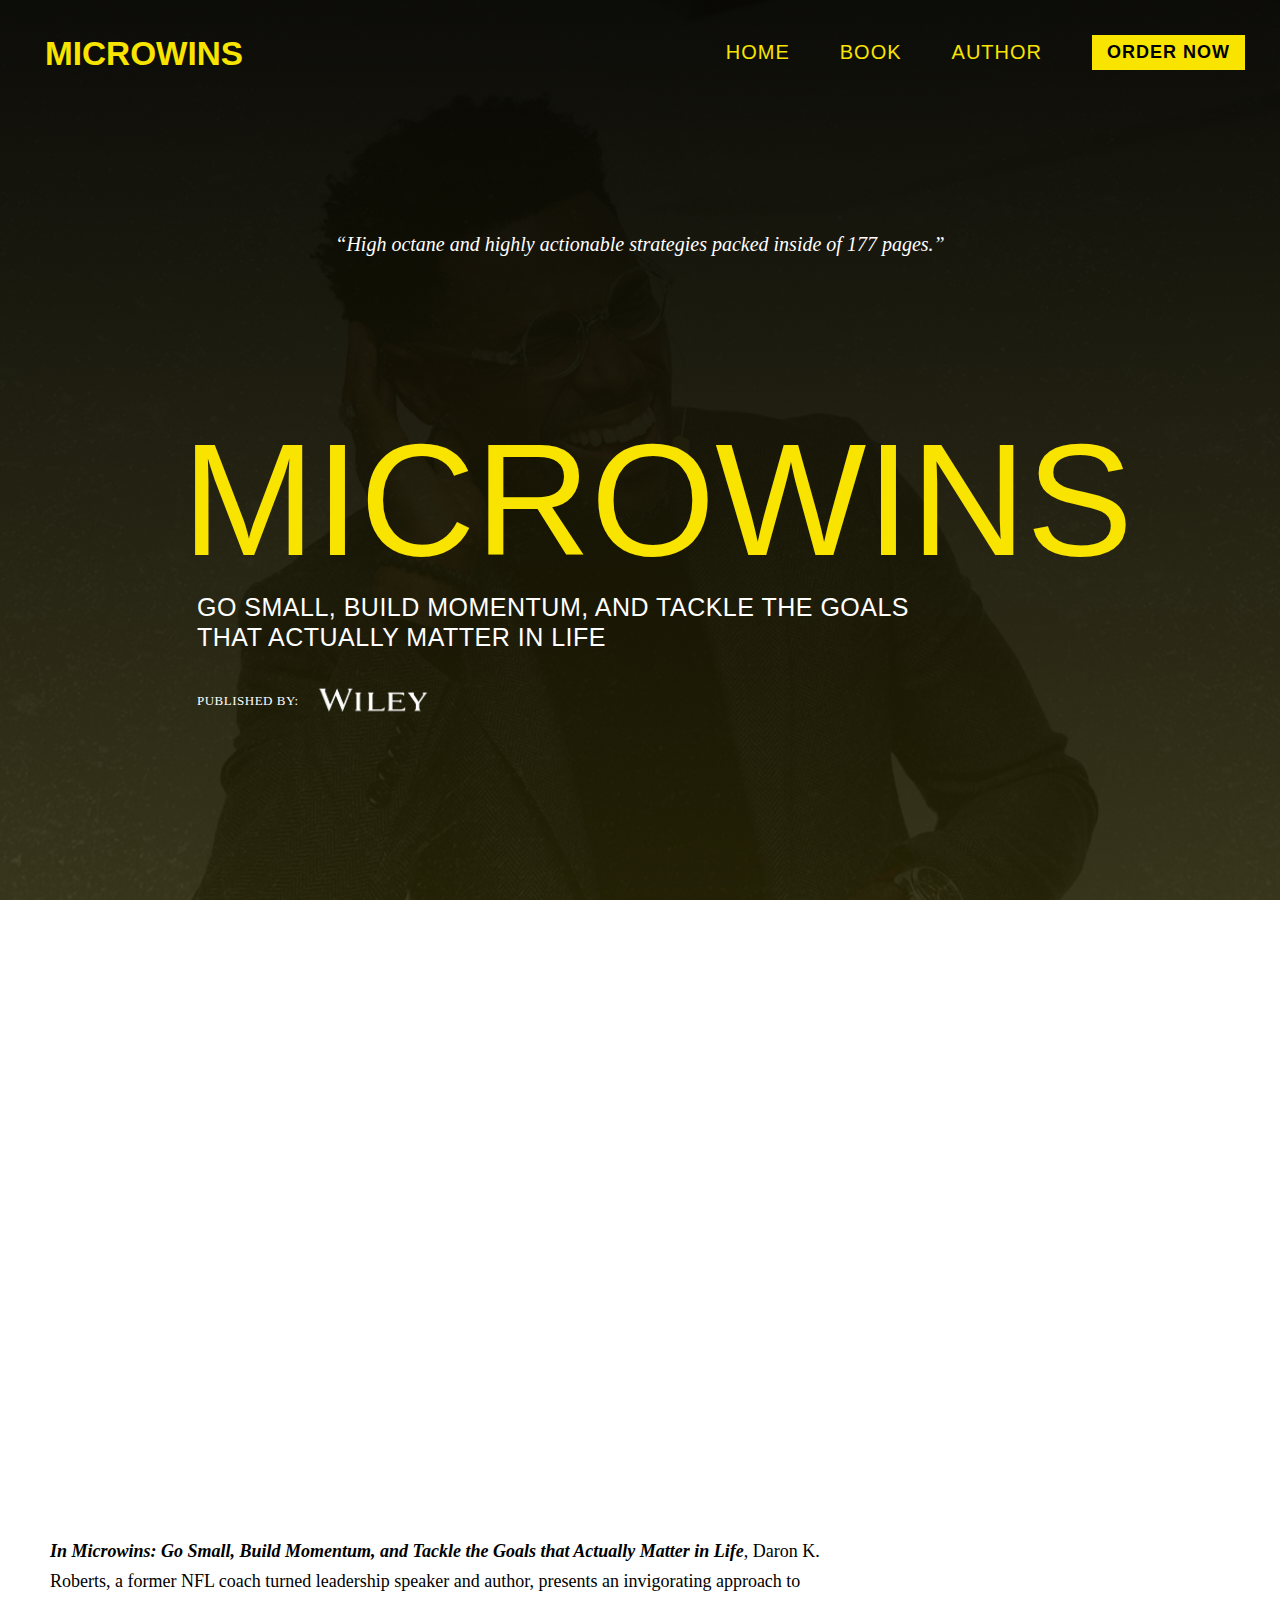
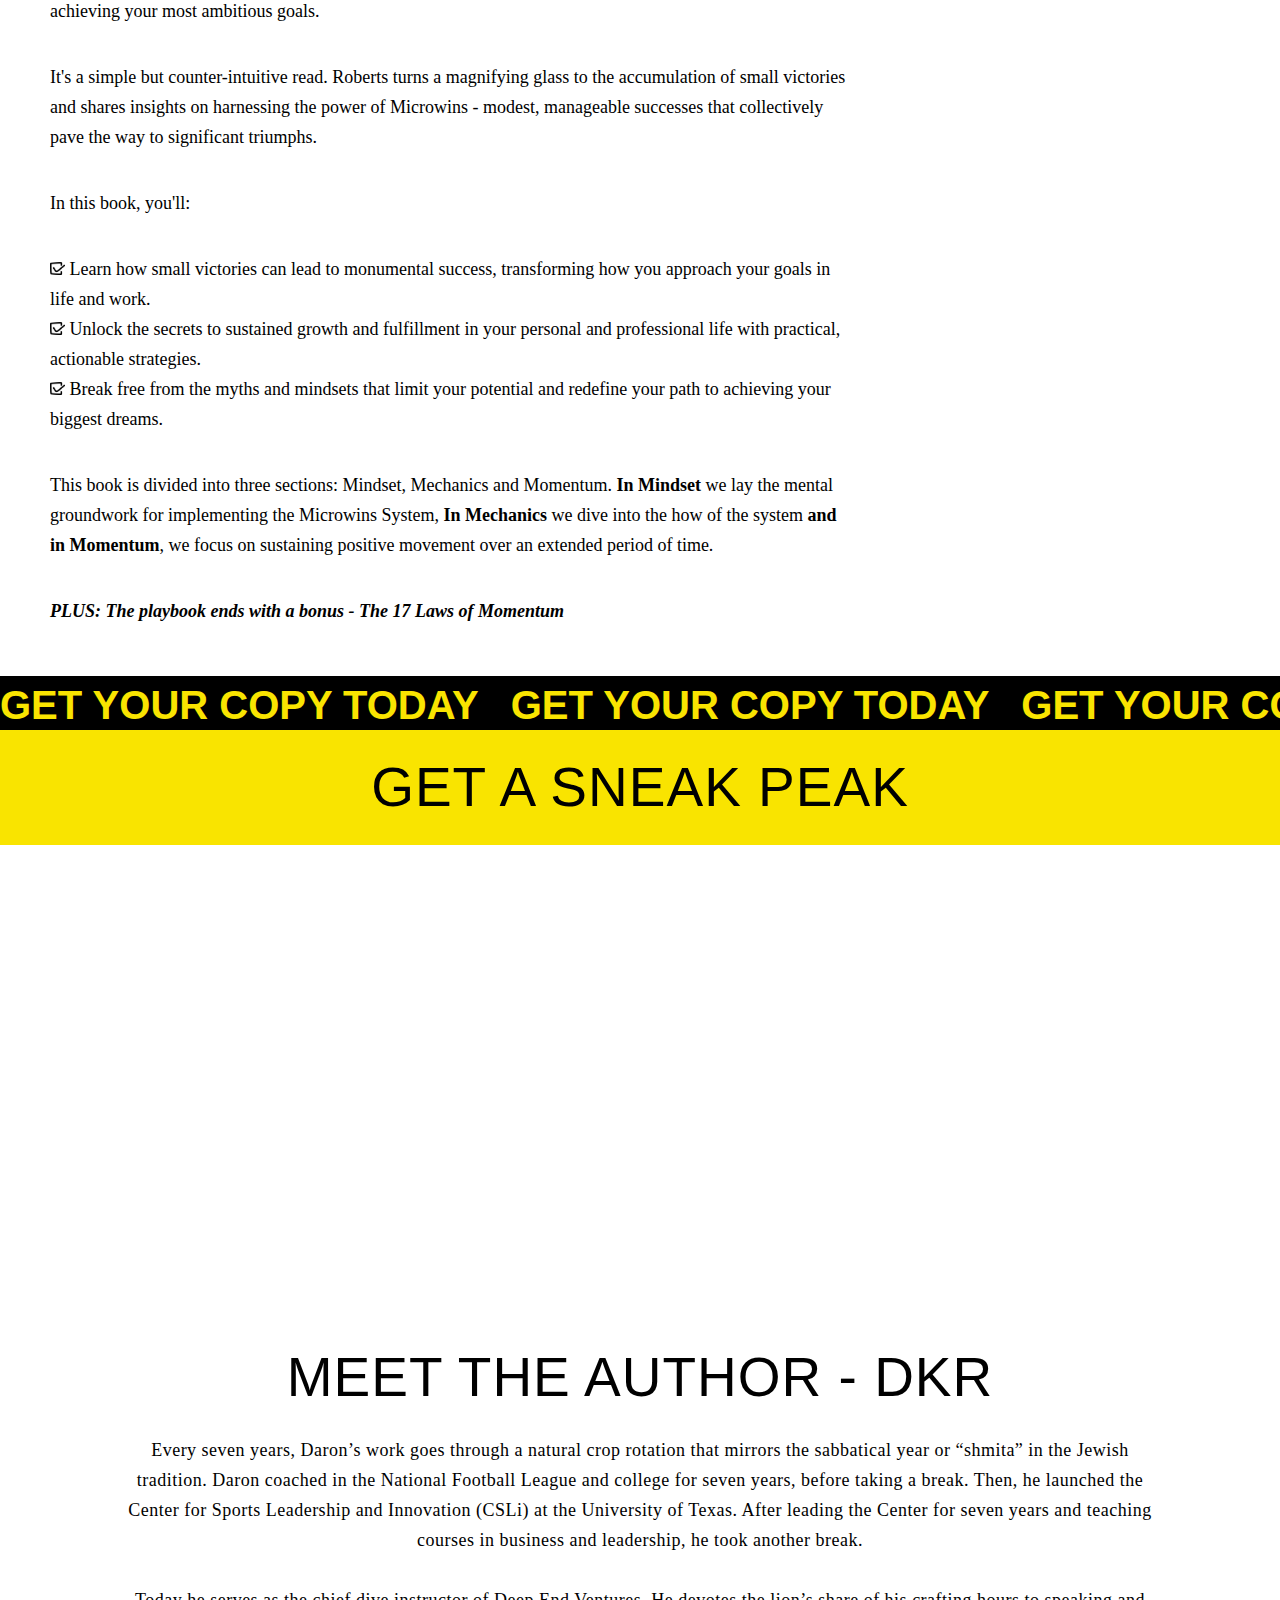
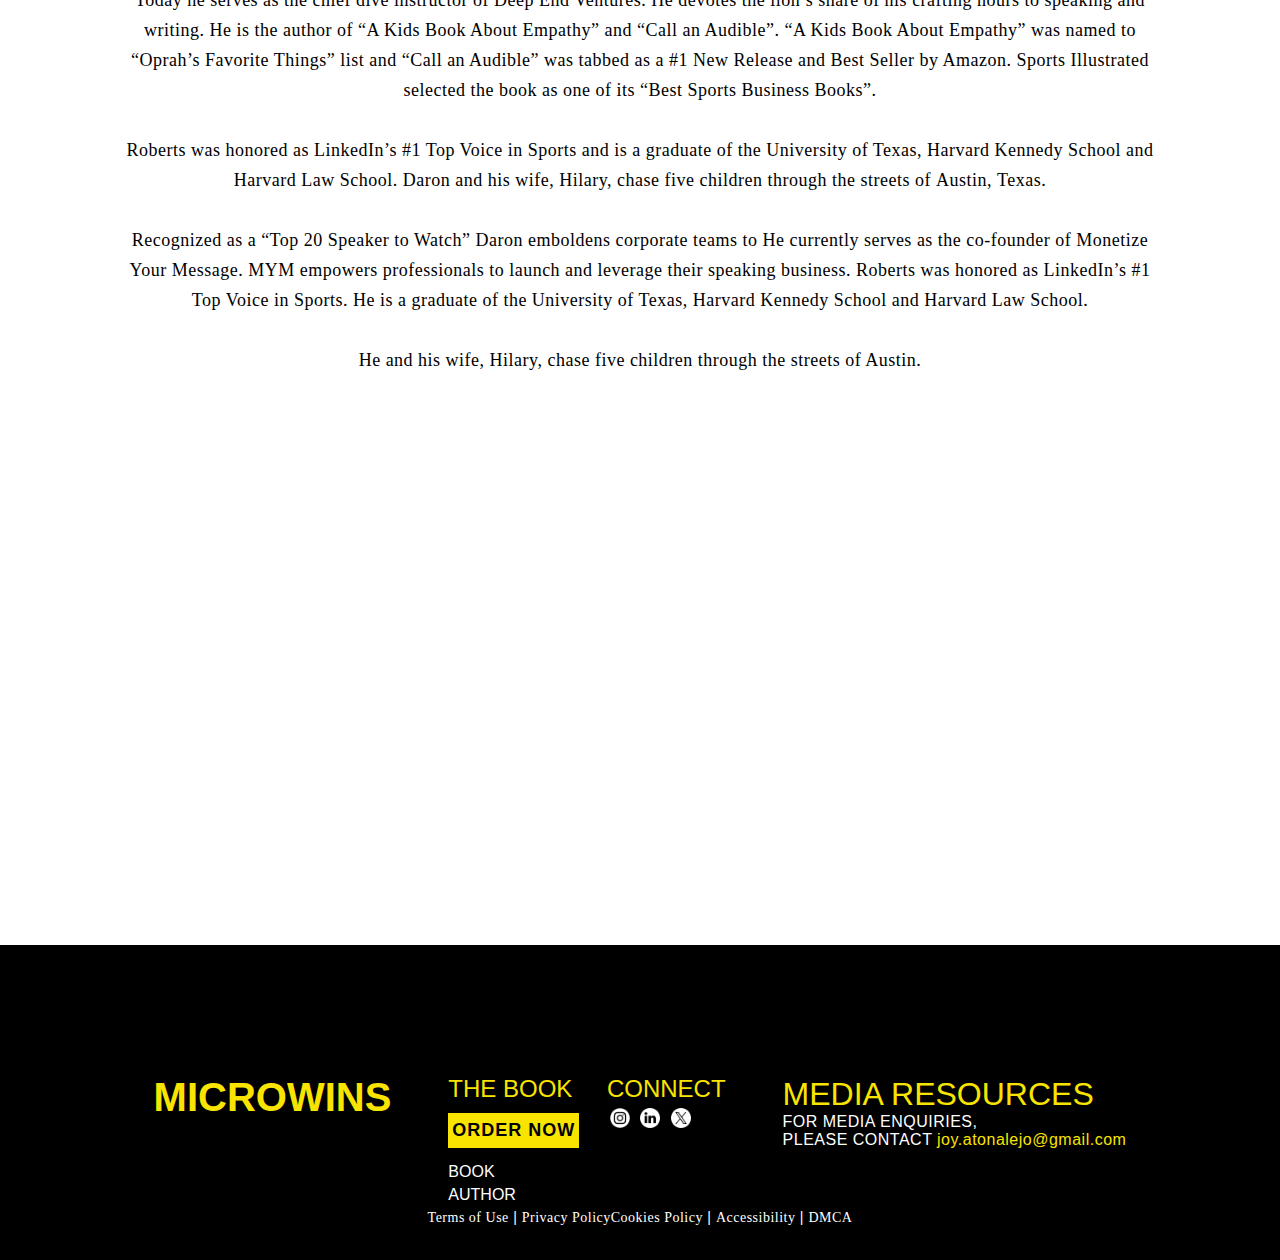
==== index.html @ 5617d0d2 "footer button padding" ====
<!DOCTYPE html>
<html lang="en">
<head>
    <meta charset="UTF-8">
    <meta name="viewport" content="width=device-width, initial-scale=1.0">
    <title>MICROWINS</title>

    <link rel="icon" href="icons/letter-m.png" type="icon/png">
    <link rel="preconnect" href="https://fonts.googleapis.com">
    <link rel="preconnect" href="https://fonts.gstatic.com" crossorigin>
    <link href="https://fonts.googleapis.com/css2?family=Poppins:ital,wght@0,100;0,200;0,300;0,
    400;0,500;0,600;0,700;0,800;0,900;1,100;1,200;1,300;1,400;1,500;1,600;1,700;1,800;1,900&display=swap" rel="stylesheet">
    <link rel="stylesheet" href="https://fonts.googleapis.com/css2?family=Material+Symbols+Outlined:opsz,wght,FILL,GRAD@24,700,0,0" />

    <link rel="stylesheet" href="https://fonts.googleapis.com/css2?family=Material+Symbols+Outlined:opsz,wght,FILL,GRAD@24,800,0,0" />
    <link rel="stylesheet" href="https://fonts.googleapis.com/css2?family=Material+Symbols+Outlined:opsz,wght,FILL,GRAD@24,800,0,0" />



    <link rel="stylesheet" href="style/style.css">
</head>
<body>
    <section class="land-section" id="home">
        <div class="menu">
            <div class="big-menu">
                <!-- <img src="" alt="logo"> -->
                 <h3>MICROWINS</h3>
                <div class="menu-cta">
                    <ul>
                        <li><a href="#home">HOME</a></li>
                        <li><a href="#book_b">BOOK</a></li>
                        <li><a href="#DKR">AUTHOR</a></li>
                        <button class="ordernow-cta" id="ordercta1">ORDER NOW</button>
                    </ul>
                    
                </div>
            </div>

            <!-- <img src="" class="image" alt="menu"> -->
            <div class="menu-icon" onclick="toggleMenu()">
            <div class="bar"></div>
            <div class="bar"></div>
            <div class="bar"></div>
            </div>
        
         <div class="small-menu">
            <div class="head">
                <h3>MICROWINS</h3>
                <button class="close-btn" onclick="closeMenu()"><span class="material-symbols-outlined">
                    close
                    </span></button>
            </div>

            <ul>
                <li><a href="#home">HOME</a></li>
                <li><a href="#book_b">BOOK</a></li>
                <li><a href="#DKR">AUTHOR</a></li>
                <!-- <li><a href="#ordercta1" id="ordercta1">ORDER NOW</a></li> -->
            </ul>
        </div>
        <div class="overlay"></div>

        <button class="ordernow-cta resize-order" id="ordercta">ORDER NOW</button>
        </div>
        <div class="writeups fade-in">
            <div class="main-land">
                <h3>“High octane and highly actionable strategies packed inside of 177 pages.”</h3>
                <div class="main-in">
                    <div class="book-mock">
                        <img src="images/book mock.png" alt="">
                    </div>
                    <div class="right-side">
                        <h1>MICROWINS</h1>
                        <p>GO SMALL, BUILD MOMENTUM, AND TACKLE THE GOALS <br>THAT ACTUALLY MATTER IN LIFE</p>
                       <div class="publisher">
                        <p>Published By: </p> 
                        <img src="icons/Wiley-Logo-white-copy.png" alt="">
                       </div>
                        
                    </div>

                </div>

            </div>

        </div>
        <div class="ctas fade-in">
            <!-- <div>
                <button class="order-cta" id="ordercta">ORDER BOOK</button>
            </div> -->

            <!-- <button id="open-menu">Open Menu</button> -->

<!-- 
            <div>
                <a href="#download-section"><button class="access-cta">ACCESS RESOURCES</button></a>
            </div> -->
         </div>

         <div id="blur-overlay" class="hidden"></div>
         <div id="menu" class="hidden">
            <div class="menu-content">
                

                <h2>GET YOUR COPY TODAY</h2>
                <h3>CHOOSE YOUR PREFERRED STORE</h3>
                <p>You will be redirected from this website</p>
                <ul class="grid-container">
                    <li>
                        <a href="https://bit.ly/Microwins" target="_blank" class="logo3">
                        <img src="icons/amazon-kindle-colour.png" alt="Logo 3">
                        </a>
                    </li>
                    <li>
                        <a href="https://bit.ly/MicrowinsBarnesandNoble" target="_blank" class="logo2">
                        <img src="icons/barnes-noble-logo-colored.png" alt="Logo 2">
                        </a>
                    </li>
                    <li>
                        <a href=" https://bit.ly/MicrowinsBookshop" target="_blank" class="logo1">
                            <img src="icons/BookShop logo.png" alt="Logo 1">
                        </a>
                    </li>
                    <li>
                        <a href="https://bit.ly/MicrowinsBAM" target="_blank" class="logo4 left">
                            <img src="icons/Books-A-Million_logo.png" alt="Logo 4">
                        </a>
                    </li>
                    <li class="center">      
                    <p> BULK ORDERS:</p>
                        <a href=" https://bit.ly/MicrowinsPorchlight" target="_blank" class="logo4 left">
                            <img src="icons/brand-logo--footer.png" alt="Logo 5">
                        </a>
                  
                    </li>
                </ul>
                <span id="close-menu">GO BACK</span>
            </div>
        </div>
     
        

    </section>


<section class="buy-logo">
    <div class="logo-grid fade-in">
        <div class="first-level">
        <a href="https://bit.ly/Microwins" target="_blank" class="logo3">
            <img src="icons/amazon-kindle-colour.png" alt="Logo 3">
        </a>
        <a href=" https://bit.ly/MicrowinsBarnesandNoble" target="_blank" class="logo2">
            <img src="icons/barnes-noble-logo-colored.png" alt="Logo 2">
        </a>
        <a href=" https://bit.ly/MicrowinsBookshop" target="_blank" class="logo1">
                <img src="icons/BookShop logo.png" alt="Logo 1">
        </a>
        <a href=" https://bit.ly/MicrowinsBAM" target="_blank" class="logo4 left">
            <img src="icons/Books-A-Million_logo.png" alt="Logo 4" class="bam">
        </a>  
            
        </div>
        
        <div class="second-level">
            <p>FOR BULK ORDERS:</p>
            <a href=" https://bit.ly/MicrowinsPorchlight" target="_blank" class="logo4 left">
                <img src="icons/brand-logo--footer.png" alt="Logo 5">
            </a>
      
        </div>
        
    </div>
</section>

<!-- ////////////////////////////////About not in use ////////////////////////////////////////////////////// -->


    <!-- <section class="about fade-in">
        <div class="color-block color-block1">
            <h3 class="" id="about-DKR">ABOUT THE BOOK</h3>
            <p class="">As you dive into this playbook, you will uncover and discard the mindsets 
                that hold you back in three phases of life: work, family and health. 
                This trinity is the command center of our purpose and being. Once that overhaul is complete, 
                you will reconfigure your self-talk to focus on the next small breakthrough, the next small 
                victory, that barely recognizable
                <span class="dots">...</span><span class="more-text"> check-mark in the win column that will 
                    feed into an avalanche of success. This book is divided into three sections: Mindset, 
                    Mechanics and Momentum. In Mindset, I cover the five mindsets required to incorporate 
                    microwins into your life.

                    <br>
                    <br>
                    <em style="color: rgb(128, 128, 128); font-family: Articulat CF;"> Don’t skim through this part of the book.  </em>  </span>
            </p>
                <a href="#"  class="read-more">Read More ></a>
        </div>
        <div class="color-block color-block2">
            <div class="writeups-2">
                <h2>MICROWINS</h2>
                <p>
                    go small, build momentum<br>and tackle the goals that<br>actually matter in life.
                </p>

            </div>
        </div>
        <img src="images/book-template small.png" alt="book image" class="overlap-image ">
        <img src="images/DKR.png" alt="book image" class="overlap-image2 ">
    </section> -->





    <!-- ////////////////////////////////////////////////////////////////////////////////////////////////////////////////////////// -->



<section class="author-talk" id="book_b">
 <div class="sub-head fade-in">
    <h3> A POWERFUL PLAYBOOK <br>FOR RECLAIMING THE LIFE YOU DESERVE</h3>
 </div>  
 <div class="sub-section">
    <div class="sub-writeup ">
        <p>
           <span>In Microwins: Go Small, Build Momentum, and Tackle the Goals that Actually Matter in Life</span>, 
           Daron K. Roberts, a former NFL coach turned leadership speaker and author, 
           presents an invigorating approach to achieving your most ambitious goals.
        </p>
        <br>
        <br>

        <p>It's a simple but counter-intuitive read. Roberts turns a magnifying glass to the accumulation of small 
            victories and shares insights on harnessing the power of Microwins - modest,
            manageable successes that collectively pave the way to significant triumphs.</p>

            <br>
            <br>
            <p>
                In this book, you'll:
            </p>
            <br>
            <br>
            <p>
               <img src="icons/check button.png"> Learn how small victories can lead to monumental success, transforming how you
                approach your goals in life and work. <br>
            <img src="icons/check button.png"> Unlock the secrets to sustained growth and fulfillment in your personal and professional life with practical, actionable strategies.<br>
            <img src="icons/check button.png"> Break free from the myths and mindsets that limit your potential and redefine your path to achieving your biggest dreams.
            </p>
            <br>
            <br>
            <p>
                This book is divided into three sections: Mindset, Mechanics and Momentum. 
                <span class="inspan">In Mindset</span>  we lay the mental groundwork for implementing the Microwins System,
                <span class="inspan">In Mechanics</span>  we dive into the how of the system <span class="inspan">and in Momentum</span>, we focus on
                sustaining positive movement over an extended period of time.
            </p>
            <br>
            <br>
            <p class="instru" >PLUS: The playbook ends with a bonus - The 17 Laws of Momentum</p>
    </div>
    <div class="imagee fade-in"><img src="images/image 4.png" ></div>
    
 </div> 
</section>



    <section class="moving-text-container" id="ordercta-pos">
        <div class="moving-text-wrapper">
            <div class="moving-text">Get your copy today</div>
            <div class="moving-text">Get your copy today</div>
            <div class="moving-text">Get your copy today</div>
            <div class="moving-text">Get your copy today</div>
            <div class="moving-text">Get your copy today</div>
            <div class="moving-text">Get your copy today</div>
            <div class="moving-text">Get your copy today</div>
            <div class="moving-text">Get your copy today</div>
            <div class="moving-text">Get your copy today</div>
            <div class="moving-text">Get your copy today</div>
        </div>
    </section>

    <!-- <section class="moving-logo-container"> -->
        <!-- <div class="moving-logo-wrapper">
            <img src="icons/audible.png" class="logo" alt="Logo 1">
            <img src="icons/barnes-noble-logo-black-and-white-3.png" class="logo" alt="Logo 2">
            <img src="icons/amazon-kindle-removebg-preview.png" class="logo" alt="Logo 3">
            <img src="icons/Wiley_Wordmark_black.png" class="logo" alt="Logo 4">
            <img src="icons/Target-Logo-1974.png" class="logo" alt="Logo 5">
            <img src="icons/audible.png" class="logo" alt="Logo 1">
            <img src="icons/barnes-noble-logo-black-and-white-3.png" class="logo" alt="Logo 2">
            <img src="icons/amazon-kindle-removebg-preview.png" class="logo" alt="Logo 3">
            <img src="icons/Wiley_Wordmark_black.png" class="logo" alt="Logo 4">
            <img src="icons/Target-Logo-1974.png" class="logo" alt="Logo 5">
            
            <img src="icons/audible.png" class="logo" alt="Logo 1">
            <img src="icons/barnes-noble-logo-black-and-white-3.png" class="logo" alt="Logo 2">
            <img src="icons/amazon-kindle-removebg-preview.png" class="logo" alt="Logo 3">
            <img src="icons/Wiley_Wordmark_black.png" class="logo" alt="Logo 4">
            <img src="icons/Target-Logo-1974.png" class="logo" alt="Logo 5">
            <img src="icons/audible.png" class="logo" alt="Logo 1">
            <img src="icons/barnes-noble-logo-black-and-white-3.png" class="logo" alt="Logo 2">
            <img src="icons/amazon-kindle-removebg-preview.png" class="logo" alt="Logo 3">
            <img src="icons/Wiley_Wordmark_black.png" class="logo" alt="Logo 4">
            <img src="icons/Target-Logo-1974.png" class="logo" alt="Logo 5">
            
            <img src="icons/audible.png" class="logo" alt="Logo 1">
            <img src="icons/barnes-noble-logo-black-and-white-3.png" class="logo" alt="Logo 2">
            <img src="icons/amazon-kindle-removebg-preview.png" class="logo" alt="Logo 3">
            <img src="icons/Wiley_Wordmark_black.png" class="logo" alt="Logo 4">
            <img src="icons/Target-Logo-1974.png" class="logo" alt="Logo 5">
            <img src="icons/audible.png" class="logo" alt="Logo 1">
            <img src="icons/barnes-noble-logo-black-and-white-3.png" class="logo" alt="Logo 2">
            <img src="icons/amazon-kindle-removebg-preview.png" class="logo" alt="Logo 3">
            <img src="icons/Wiley_Wordmark_black.png" class="logo" alt="Logo 4">
            <img src="icons/Target-Logo-1974.png" class="logo" alt="Logo 5">

            <img src="icons/audible.png" class="logo" alt="Logo 1">
            <img src="icons/barnes-noble-logo-black-and-white-3.png" class="logo" alt="Logo 2">
            <img src="icons/amazon-kindle-removebg-preview.png" class="logo" alt="Logo 3">
            <img src="icons/Wiley_Wordmark_black.png" class="logo" alt="Logo 4">
            <img src="icons/Target-Logo-1974.png" class="logo" alt="Logo 5">
            <img src="icons/audible.png" class="logo" alt="Logo 1">
            <img src="icons/barnes-noble-logo-black-and-white-3.png" class="logo" alt="Logo 2">
            <img src="icons/amazon-kindle-removebg-preview.png" class="logo" alt="Logo 3">
            <img src="icons/Wiley_Wordmark_black.png" class="logo" alt="Logo 4">
            <img src="icons/Target-Logo-1974.png" class="logo" alt="Logo 5">

            <img src="icons/audible.png" class="logo" alt="Logo 1">
            <img src="icons/barnes-noble-logo-black-and-white-3.png" class="logo" alt="Logo 2">
            <img src="icons/amazon-kindle-removebg-preview.png" class="logo" alt="Logo 3">
            <img src="icons/Wiley_Wordmark_black.png" class="logo" alt="Logo 4">
            <img src="icons/Target-Logo-1974.png" class="logo" alt="Logo 5">
            <img src="icons/audible.png" class="logo" alt="Logo 1">
            <img src="icons/barnes-noble-logo-black-and-white-3.png" class="logo" alt="Logo 2">
            <img src="icons/amazon-kindle-removebg-preview.png" class="logo" alt="Logo 3">
            <img src="icons/Wiley_Wordmark_black.png" class="logo" alt="Logo 4">
            <img src="icons/Target-Logo-1974.png" class="logo" alt="Logo 5">

        </div> -->
        <!-- <div class="logo-grid">
            <div class="first-level">
            <a href="https://www.amazon.com/Microwins-Momentum-Tackle-Actually-Matter/dp/1394248164/ref=sr_1_1?crid=3IJ208NTADI5R&dib=eyJ2IjoiMSJ9.QAMRUVkuKQHccCEf7f6iW9x_pJBHN8_WCPevvy7LyaM.lKJbPrk-45uxOgRrH0BWjhyb3NFZ8fDzJE-VlJk-Hao&dib_tag=se&keywords=daron+k+roberts+microwins&qid=1721226286&sprefix=daron+k+roberts+microwin%2Caps%2C112&sr=8-1
                " target="_blank" class="logo3">
                <img src="icons/amazon-kindle-colour.png" alt="Logo 3">
            </a>
            <a href="https://www.barnesandnoble.com/w/microwins-daron-k-roberts/1144925527?ean=9781394248162" target="_blank" class="logo2">
                <img src="icons/barnes-noble-logo-colored.png" alt="Logo 2">
            </a>
            <a href="https://bookshop.org/search?keywords=9781394248162" target="_blank" class="logo1">
                    <img src="icons/BookShop logo.png" alt="Logo 1">
            </a>
                
                
            </div>
            
            <div class="second-level">
                <a href="https://www.booksamillion.com/p/Microwins/Daron-K-Roberts/9781394248162?id=9212236370792" target="_blank" class="logo4 left">
                    <img src="icons/Books-A-Million_logo.png" alt="Logo 4">
                </a>
          
            </div>
            
        </div> -->


    <!-- </section> -->

<section class="sneak-peak">
    <h3>GET A SNEAK PEAK</h3>
</section>

    <!-- <section class="ordernow-section">
        <button class="ordernow-cta2" id="ordercta3" >ORDER NOW</button> 
    </section> -->
    <!-- <section class="download-section" id="download-section">
        <div class="writeups3 fade-in">
            <h1>THE <span class="yellow-color">MICROWINS</span> <br> TOOLKITS FOR FREE</h1>
            <P>start living the life of total success <br>prioritizing what matters.<br> Get the resources to microwin daily</P>
        </div>
        <div class="form fade-in">
            <form  id="subscriptionForm">
                <div class="email">
                    <label for="email" style="font-family: Articulat CF;">Enter Email Address</label>
                    <input type="email" id="email" name="email" style="font-family: Articulat CF;" required>
                </div>
                <p class="consent" style="font-family: Articulat CF;">By entering email address,<br>I consent to receiving newsletter from Microwins</p>
                <button class="download-cta" type="submit">DOWNLOAD NOW</button>
            </form>

        </div>

        <div id="myModal" class="modal">
            <div class="modal-content">
                <img src="images/book-template small.png" alt="">
                <h2>Thank you for subscribing!</h2>
                <p style="font-family: Articulat CF; text-transform: capitalize; color: black;">Your download is ready.</p>
                <button id="downloadButton">Download PDF</button>
            </div>
        </div>

    </section> -->
<section class="pdf-reader">

    <div id="viewer" style="width: 100%; height: 50vh;"></div>
    <script type="text/javascript" src="https://cloudpdf.io/viewer.min.js"></script>
    <script>
      const config = { 
        documentId: '76b78afe-a756-4d9c-b5fc-28a1a5ad39cf',
        appBarColored:true,
        themeColor:'rgb(249, 228, 0)',
        darkMode: true, 
      };
      CloudPDF(config, document.getElementById('viewer')).then((instance) => {
        
      });
    </script>

</section>





    <section class="author-section" id="DKR">
        <div class="writeups4 ">
            <h3>MEET THE AUTHOR - DKR</h3>
            <p>Every seven years, Daron’s work goes through a natural crop rotation that mirrors the sabbatical year or “shmita” in the Jewish tradition. 
                Daron coached in the National Football League and college for seven years, before taking a break. 
                Then, he launched the Center for Sports Leadership and Innovation (CSLi) at the University of Texas. 
                After leading the Center for  seven years and teaching courses in business and leadership, 
                he took another break.
             <!-- <span class="more-writeups"> -->
                <br>
                <br>
                Today he serves as the chief dive instructor of Deep End Ventures.  He devotes the lion’s 
                share of his crafting hours to speaking and writing.   He is the author of “A Kids Book About Empathy” 
                and “Call an Audible”. “A Kids Book About Empathy” was named to “Oprah’s Favorite Things” list and “Call an 
                Audible” was tabbed as a #1 New Release and Best Seller by Amazon. Sports Illustrated selected the book as one of its “Best Sports Business Books”.  
                <br>
                <br>
                Roberts was honored as LinkedIn’s #1 Top Voice in Sports and is a graduate of the University of Texas, Harvard Kennedy School and Harvard Law School.
                Daron and his wife, Hilary, chase five children through the streets of Austin, Texas.
            <!-- </span> -->
                <br>
                <br>
                Recognized as a “Top 20 Speaker to Watch” Daron emboldens corporate teams to He currently 
                serves as the co-founder of Monetize Your Message. MYM empowers professionals to launch and 
                leverage their speaking business.  Roberts was honored as LinkedIn’s #1 Top Voice in Sports. 
                He is a graduate of the University of Texas, Harvard Kennedy School and Harvard Law School.
                <br>
                <br>
                He and his wife, Hilary, chase five children through the streets of Austin.
            
            </p>
        </div>
        <a href="https://www.coachdkr.com " target="_blank" class="learn-more-cta fade-in">LEARN MORE</a>
    </section>
    <!-- <section class="carousel-section">
        <div class="carousel-container">
            <div class="carousel">
            
                <div class="carousel-images" id="carouselImages">
                    <img src="/images/image1.jpg" alt="Image 1">
                    <img src="/images/image2.jpg" alt="Image 2">
                    <img src="/images/image3.jpg" alt="Image 3">
                    <img src="/images/image4.jpg" alt="Image 4">
                    <img src="/images/image5.jpg" alt="Image 5">
                </div>
                <a href="#" class="carousel-control prev" id="prev">&#10094;</a>
                <a href="#" class="carousel-control next" id="next">&#10095;</a>
            </div>
        </div>
        

    </section> -->



<!-- 
<section class="newcarousel">
    <div class="container">
        <div class="slider-wrapper">
          <button id="prev-slide" class="slide-button material-symbols-rounded">

            <span class="material-symbols-outlined">
                
                <svg xmlns="http://www.w3.org/2000/svg" height="24px" viewBox="-50 -960 960 960" width="24px" fill="#000000">
                    <path d="M400-80 0-480l400-400 56 57-343 343 343 343-56 57Z" stroke="#000000" fill="#000000" stroke-width="50"/>
                  </svg>
                  
            </span>
          </button>
          <ul class="image-list">
            <img class="image-item" src="image2/AAP_2838.JPG" alt="img-1" />
            <img class="image-item" src="image2/IMG_72771.jpg" alt="img-2" />
            <img class="image-item" src="image2/20211029_KGAV7837.jpg" alt="img-3" />
            <img class="image-item" src="image2/20211029_KGAV7910.jpg" alt="img-4" />
            <img class="image-item" src="image2/©InSync-VD Annual Meeting_05-190.jpg" alt="img-5" />
            <img class="image-item" src="image2/AICC_102722_0665-scaled.jpg" alt="img-6" />
            <img class="image-item" src="image2/DSC_3080.jpg" alt="img-7" />
            <img class="image-item" src="image2/SpeakerPage3.jpg" alt="img-8" />
            <img class="image-item" src="image2/LinkedIn Header Photo copy.jpg" alt="img-9" />
            <img class="image-item" src="image2/NCC2022_-128_1.jpeg" alt="img-10" />
            <img class="image-item" src="image2/daron_roberts_10-14-22-87.jpg" alt="img-10" />
            <img class="image-item" src="image2/DSC_3028.jpg" alt="img-10" />
            <img class="image-item" src="image2/background header image.jpg" alt="img-10" />
            <img class="image-item" src="image2/AICC_102722_0757-scaled.jpg" alt="img-10" />
            <img class="image-item" src="image2/daron_roberts_10-14-22-114.jpg" alt="img-10" />
          </ul>
          <button id="next-slide" class="slide-button material-symbols-rounded">
      
           <span class="material-symbols-outlined">
 
             <svg xmlns="http://www.w3.org/2000/svg" height="24px" viewBox="0 -960 960 960" width="24px" fill="#000000">
                <path d="m304-82-56-57 343-343-343-343 56-57 400 400L304-82Z" stroke="#000000" fill="#000000" stroke-width="50"/></svg>
            </span>
            </style>
          </button>
   
          <div class="carousel-overlay-left"></div>

          <div class="carousel-overlay-right"></div>


        </div>
        <div class="slider-scrollbar">
          <div class="scrollbar-track">
            <div class="scrollbar-thumb"></div>
          </div>
        </div>
      </div>
</section> -->

<section class="gallery fade-in">
    <div>
      <img src="images/image 3.png" alt="Image 1">
    </div>
    <div>
      <img src="images/image 2.png" alt="Image 2">
    </div>
    <div>
      <img src="images/image 1.png" id="last-image" alt="Image 3">
    </div>

    
  </section>





    <footer>
        <div class="hero">
            
            <h1>MICROWINS</h1>
            <div class="mid">
                <div class="the-book">
                    <h4>THE BOOK</h4>
                    <div class="foot-menu">
                        <!-- <a href="#about-DKR">ABOUT</a> -->
                        <button class="ordernow-cta" id="ordercta3" style="padding-left: 4px; padding-right: 4px; margin-top: 10px; margin-bottom: 10px;">ORDER NOW</button>
                        <a href="#book_b">BOOK</a>
                        
                        <a href="#DKR">AUTHOR</a>
                    </div>
                </div>
                <div class="connect">
                    <h4>CONNECT</h4>
                    <a href="https://www.instagram.com/coachdkr?utm_source=ig_web_button_share_sheet&igsh=ZDNlZDc0MzIxNw== " target="_blank"><img src="icons/instagram.png"></a>
                    <a href="https://www.linkedin.com/in/daronkroberts?utm_source=share&utm_campaign=share_via&utm_content=profile&utm_medium=android_app" target="_blank"><img src="icons/linkedin.png"></a>
                    <a href="https://x.com/CoachDKR?t=8BwRhPyFvR8Rs7nH7h9sPQ&s=09" target="_blank"><img src="icons/x.png"></a>
                </div>
            </div>
            <div class="last">
                <h2>MEDIA RESOURCES</h2>
                <h6>FOR MEDIA ENQUIRIES, <br> PLEASE CONTACT <a href="mailto:joy.atonalejo@gmail.com" target="_blank">joy.atonalejo@gmail.com</a></h6>   
            </div>
  
         
        </div>
       
        <p><a href="#">Terms of Use</a> | <a href="#">Privacy Policy</a><br><a href="#">Cookies Policy</a> | <a href="#">Accessibility</a> | <a href="#">DMCA</a></p>
    </footer>


    <script src="script/script.js" defer></script>
    <script src="script/animate.js" defer></script>
    <script src="script/fadein.js" defer></script>
    <script src="script/readmore.js" defer></script>
    <script src="script/carousel.js" defer></script>
    <script src="/script/scriptcarousel.js" defer></script>
    <script src="/script/popup.js"></script>




    <script>
        document.getElementById('subscriptionForm').addEventListener('submit', function(event) {
            event.preventDefault();
            const email = document.getElementById('email').value;
            
            if (email) {
                // Simulate email submission (e.g., send to server here)
                // alert('Subscription successful!');
    
                // Show the modal
                document.getElementById('myModal').style.display = 'flex';
            } else {
                // alert('Please enter a valid email address.');
            }
        });
    
        document.getElementById('downloadButton').addEventListener('click', function() {
            // Create a link element and trigger download
            const link = document.createElement('a');
            link.href = 'path/to/your.pdf'; // Replace with the actual path to your PDF file
            link.download = 'yourfile.pdf';
            document.body.appendChild(link);
            link.click();
            document.body.removeChild(link);
    
            // Close the modal
            document.getElementById('myModal').style.display = 'none';
        });
    
        // Close the modal if the user clicks outside of it
        window.onclick = function(event) {
            const modal = document.getElementById('myModal');
            if (event.target == modal) {
                modal.style.display = 'none';
            }
        }
    </script>






</body>
</html>
---- style/style.css ----
@font-face {
    font-family: 'Articulat CF Normal';
    src: url('font/subset-ArticulatCF-Normal.woff2') format('woff2'),
        url('font/subset-ArticulatCF-Normal.woff') format('woff');
    font-weight: normal;
    font-style: normal;
    font-display: optional;
}

@font-face {
    font-family: 'Articulat CF';
    src: url('font/subset-ArticulatCF-Bold.woff2') format('woff2'),
        url('font/subset-ArticulatCF-Bold.woff') format('woff');
    font-weight: bold;
    font-style: normal;
    font-display: optional;
}

@font-face {
    font-family: 'Optician Sans';
    src: url('font/subset-OpticianSans-Regular.woff2') format('woff2'),
        url('font/subset-OpticianSans-Regular.woff') format('woff');
    font-weight: normal;
    font-style: normal;
    font-display: optional;
}

*{
    padding: 0;
    margin: 0;
    box-sizing: border-box;
    color: white;
    font-family: 'Optician Sans', sans-serif;
    
    
}

body{
    overflow-x: hidden;
    
}
html{
    scroll-behavior: smooth;
}


.land-section{
    padding: 35px 35px 45px;
    height: 100vh;
    background-image:  linear-gradient(to bottom,rgba(5, 5, 4, 0.828), rgba(94, 88, 7, 0.19)), url(/images/land-bg.png);
    background-position: center;
    background-size: cover;
    background-repeat: no-repeat;
    display: flex;
    flex-direction: column;
    justify-content: space-between;
    align-items: center;
    text-align: center;
}


.main-land h3{
    font-size: 20px;
    font-family: 'Articulat CF Normal';
    color: #fff;
    font-weight: 400;
    font-style: italic;
}

.main-in{
    display: flex;
    gap: 50px;
    justify-content: space-between;
    width: 100%;
    /* max-width: 1200px; */
    align-items: center;
    height: 70vh;
}

.book-mock{
    flex: 1;
    max-width: 750px;
    width: auto;
}

.book-mock img{
    width: 100%;
    height: auto;
}

.writeups .right-side{
    text-align: left;
    flex: 1;
    display: flex;
    flex-direction: column;
    /* align-items: center; */
    justify-content: center;
}

.writeups .right-side p{
    text-transform: uppercase;
    font-size: 25px;
    letter-spacing: .5px;
    line-height: 30px;
    
}

.publisher{
    margin-top: 15px;
    display: flex;
    /* justify-content: center; */
    align-items: center;
    text-align: left;
}

.publisher img{
    width: 150px;
}


.writeups .right-side .publisher p{
    font-family: 'Articulat CF';
    font-size: 13px;
}

.writeups h1{
    font-size:10rem;
    font-weight: 400;
    color:  rgb(249, 228, 0);
    /* margin-top: 15rem; */
    margin-left: -15px;
    /* line-height: 8rem; */
}

@media (max-width: 1024px) {
    .writeups h1{
      font-size: 8rem; /* Adjust font size for medium screens */
    }

    .writeups .right-side p{
        font-size: 20px;
    }

}

@media (max-width: 950px) {
    .main-in{
        flex-direction: column;
    }
    .book-mock{
        order: 2;
        max-width: 450px;
    }

    .writeups .right-side{
        align-items: center;
        text-align: center;
    }

}
















.land-section .menu{
    display: flex;
    width: 100%;
    justify-content: space-between;
    align-items: center;
}

.big-menu{
    width: 100%;
    display: flex;
    justify-content: space-between;
}

.big-menu h3{
    color:rgb(249, 228, 0)  ;
    cursor: pointer;
    font-size: 25pt;
}
.menu-cta ul{
    display: inline-flex;
    justify-content: center;
    align-items: center;
    gap: 50px;
   
}

.menu-cta ul li{
    text-decoration: none;
    list-style: none;
    
}

.menu-cta ul li a{
    text-decoration: none;
    letter-spacing: 1px;
    color:rgb(249, 228, 0) ; 
    font-weight: 500;
    font-size: 20px;
}

.menu-icon{
    width: 28px;
    height: 25px;
   display: flex;
   flex-direction: column;
    justify-content: space-evenly;
    gap: 2px;
    cursor: pointer;
    }

    .bar{
        background-color:rgb(249, 228, 0);
        width: 100%;
        height: 3px;
        margin-bottom: 2px;
        border-radius: 0.5px;
       
    }
    .overlay {
        position: fixed;
        top: 0;
        left: 0;
        width: 100%;
        height: 100vh;
        background: rgba(0, 0, 0, 0.804);
        visibility: hidden;
        transition: opacity 0.3s ease, visibility 0.3s ease;
        z-index: 999; /* Ensure the overlay is on top of other content */
    }

    .overlay.active {
        display: block;
        opacity: 1;
        visibility: visible;
    }

    .small-menu{
        position: fixed;
        top: 0;
        left: -75%;
        width: 65%;
        height: 100%;
        background-color:rgb(249, 228, 0) ;
        transition: left 0.6s ease;
        z-index: 1000;
        padding: 25px 10px 25px;
        }
    .small-menu ul{
    list-style: none;
    padding: 0;
    margin: 50px 20px 20px 30px;
    }

    .head{
        display: flex;
        margin: 30px 20px 0px 30px;
        /* gap: 5rem; */
        justify-content: space-between;
    }

    .head h3{
    font-size: 22px;
    margin: 0;
    padding: 0;
    }

    .small-menu ul li{
    margin-top: 10px;
    
     }

    .small-menu ul li a{
        text-decoration: none;
        color: #000;
        font-size: 28px;
        font-weight: 700;
    }

    .small-menu.active{
        left: 0;
    }

    /* .overlay.active {
        display: block;
    } */

    .no-scroll {
        overflow: hidden;
    }


button{
    cursor: pointer;
    font-weight: bold;
    background-color: rgb(249, 228, 0);
    color: black;
    border: none;
    outline: none;
    letter-spacing: 1px;
    font-size: 18px;
    
}

.ordernow-cta{
    padding: 7px 15px;
    /* margin-top: 10px; */

    }

   .resize-order{
    display: none;
    }

.writeups{
    margin-top: 10rem;
    /* align-items: center; */
    /* text-align: center; */
    margin-bottom: 35px;
}



.ctas{
    display: flex;
    margin-bottom: 20em;
    gap: 20px;
}

.ctas div{
    align-items: center;
    text-align: center;
}
.order-cta, .access-cta{
    font-size: 17px;
}

.order-cta{
    padding: 20px 25px;  
    border: 2px solid rgb(249, 228, 0);
    transition: all ease .8s;

}

.access-cta{
    padding: 20px 28px;  
    background-color: transparent;
    color: #fff;
    border: 2px solid #fff;
    transition: all ease .8s;
 }
 .access-cta:hover{
    background-color: rgb(255, 255, 255);
    color: #000;
    /* border: none; */
 } 

 .order-cta:hover{
    background-color: transparent;
    color: rgb(249, 228, 0);
 }


/* /////////////////////////////fade ins///////////////////// */

.fade-in {
    opacity: 0;
    transform: translateY(100px);
    transition: opacity 0.6s ease-out, transform 0.6s ease-out;
}

.fade-in.visible {
    opacity: 1;
    transform: translateY(0);
}

/* /////////////////////////menu popup//////////////// */

/* body.inactive {
    filter: blur(5px);
    pointer-events: none;
    user-select: none;
} */

#menu{
    position: fixed;
    top: 50%;
    left: 50%;
    transform: translate(-50%, -50%);
    width: 700px;
    min-height: 400px;
    height: auto;
    background-color: rgb(255, 255, 255);
    z-index: 1000;
    border-radius: 25px;
    transition: opacity 0.3s ease;
    padding: 30px 0;
}
 
.hidden {
    display: none;
    opacity: 0;
}

.menu-content {
    /* background-color: #fff; */
    height: 100%;
    padding: 20px 0;
    text-align: center;
    display: flex;
    flex-direction: column;
    align-items: center;
    justify-content: center;
    /* background-color: #0bb457; */
    z-index: 1001;
    gap: 15px;
    text-align: center;
}

.menu-content h2{
    font-size: 3rem;
    font-weight: 500;
    background-color: black;
    width: 100%;
    padding: 6px 2px;
  
}

.menu-content h3{
    font-weight: 700;
    width: 100%;
    font-size: 1.5rem;
}

.menu-content p{
color: #707070;
font-size: 14px;
font-family: "Articulat CF";
letter-spacing: 1px;
}

#close-menu {
    /* position: absolute; */
    top: 10px;
    right: 10px;
    font-size: 17px;
    cursor: pointer;
    background-color:rgb(249, 228, 0) ;
    padding: 15px 30px;
    font-size: 18px;
    font-weight: 700;
}

#menu ul {
    list-style: none;
    padding: 0;
}

.grid-container {
    display: grid;
    grid-template-columns: repeat(2, 1fr); /* 2 equal columns */
    gap: 15px; /* Gap between the grid items */
    justify-content: center;
    align-items: center;
    text-align: center;
}

/* Center the fifth item */
.center {
    grid-column: 1 / span 2; /* Span across both columns */
    justify-self: center;    /* Center the item horizontally */
    width: 100%; 
    display: flex; 
    justify-content: center;
    align-items: center;
    gap: 5px;
}
.center p{
    color: #000;
}


#menu li {
    margin: 10px 0;

}


#menu li img{
    color: rgb(166, 166, 166);
    max-width: 140px;
}
#menu a {
    text-decoration: none;
    color: #333;
}

/* Overlay for blurring background */
/* #menu::before {
    content: '';
    position: fixed;
    top: 0;
    left: 0;
    width: 100%;
    height: 100%;
    background: rgba(0, 0, 0, 0.5);
    backdrop-filter: blur(5px);
    z-index: 1000;
} */
#blur-overlay {
    position: fixed;
    top: 0;
    left: 0;
    width: 100%;
    height: 100%;
    background: rgba(0, 0, 0, 0.5);
    backdrop-filter: blur(5px);
    z-index: 999;
    transition: opacity 0.3s ease;
}



/* //////////////////////////menu popup end /////////////// */

/* //////////////////////////About Section/////////////////// */


.about{
    /* align-items: center;
    text-align: center; */
    /* padding-top: 35px; */
    color: #000;
    display: flex;
    flex-direction: column;
    position: relative;
    min-height: 80vh;
    height: auto;
    display: none;
}

.color-block{
    flex: 1;
    flex-direction: column; 
    align-items: center;
    width: 100%;
    position: relative;
   }

.color-block1{
    background-color: #fff;
    padding: 5rem 15px 15px;
    padding-bottom: 15rem;
    width: 100%;
    display: flex;
    justify-content: center;
    flex-direction: column;
    align-items: center;
    text-align: center;
    
    
}
.color-block2{
    background-color:  rgb(249, 228, 0);
    display: flex;
    justify-content: center;
    align-items: center;
    padding-top: 10rem;
    padding-bottom: 5rem
 };

 .color-block p, h3{
    position: absolute;
    top: 0%;
    left: 50%;
    /* transform: translate(-50%, -50%); */
  
 }
 
 .color-block1 p{
    font-family: Articulat CF, sans-serif;
    width:90%;
    font-size: 17px;
    letter-spacing: .5px;
    /* padding: 0; */
 }
 .about p, h3{
    
    color: #000;
    text-align: center;
    padding: 0 10px;
    }

    .about h3{
      font-size: 3rem;
        margin-bottom: 25px;
    }
.about p{
    margin-bottom: 20px;
    line-height: 25px;
    
    /* font-size: 14px; */
    }  
    
    
.more-text {
        font-family: Articulat CF, sans-serif;
        display: none;
    }
span{
    
    color: #000;
}
 
.color-block1 a{
    text-decoration: none;
    color: #000;
    text-align: center;
    font-weight: bold;
    
    }



.writeups-2{
align-items: center;
text-align: center;
justify-content: center;
padding: 20px 50px 10px;
width: 100%;
}

.writeups-2 h2{
    color: #000;
    font-size:60px;
    font-weight: 500;
    font-weight: 700;
}

.writeups-2 p{
    font-size: 18px;
    letter-spacing: .5px;
    line-height: 19px;
    font-weight: 600;
    color: #000;
    text-transform: uppercase;
    text-align: center;
    align-items: center;
    padding: 0 50px;

}

.overlap-image, .overlap-image2{
    position: absolute;
    max-width: 30rem;
}


 .overlap-image{
    /* top: 73%; */
    bottom: 0%;
    left: 15%;
    transform: translate( -50%);
    /* z-index: 10; */

 }

 .overlap-image2{
    /* top: 73%; */
    bottom: 0;
    left: 85%;
    transform: translate(-50%);
    /* z-index: 10; */
    

 }


 

/* ///////////////////////////////end of about section/////////////////// */

/* ////////////////////////////////////Author talk///////////////////////// */

.author-talk{
    /* height: 100vh; */
    min-height: 100vh;
    height: auto;
    background-image: url(/images/concrete-wall-scratched-material-background-texture-concept\ copy\ 2.png);
    background-attachment: fixed;
    background-size: cover; 
    background-repeat: no-repeat; 
    background-position: center;
    display: flex;
    flex-direction: column;
    align-items: center;
    text-align: center;
    padding: 100px 0 50px 50px ;
    position: relative;
    overflow: hidden;
    width: 100%;
}

.author-talk h3{
    color: black;
    font-size: 55px;
    line-height: 65px;
    font-weight: 400;
    margin-bottom: 100px;
    margin-left: 20px;
    margin-right: 20px;
    letter-spacing: 1px;
}

.sub-section{
    width: 100%;
    display: flex;
    text-align: left;
    /* overflow: hidden; */
}


.sub-section .imagee{
    position:absolute;
    left: 90%;
    bottom: -10%;
    transform: translate(-50%);
}
.sub-section img{
       width: 85rem;
}

.sub-writeup{
    width: 65%;
    margin-top: 1rem;
    color: #000;
    /* margin-left: 70px; */
    
}

.sub-writeup p, .sub-writeup span {
    font-family:'Articulat CF Normal';
    font-size: 18px;
    color: #000;
    line-height: 30px;
}

.sub-writeup span, .instru {
    font-weight: bold;
    font-style: italic;
}
.sub-writeup .inspan{
    font-style: normal;
}
.sub-writeup img{
    /* left: 50%; */
position: relative;
width: 15px;
}

@media  (max-width:1500px) {

    .sub-section img{
        width: 75rem;
 }

 .sub-writeup img{
    width: 15px;
 }
}

@media (max-width: 1024px) {
    .sub-writeup{
        width: 60%;
        margin-top: 4rem;
        /* margin-left: 25px; */
        padding-bottom: 25px;
        /* gap: 25px; */
    }   

}



/* //////////////////////////////////////end of author talk//////////////////////// */

/* /////////////////////////////sneak-peak////////////////// */
.sneak-peak{
    min-height: 10vh;
    height: auto;
    justify-content: center;
    align-items: center;
    text-align: center;
    padding: 25px;
    background-color: rgb(249, 228, 0);
}

.sneak-peak h3{
    color: #000;
    letter-spacing: 1px;
    font-size: 55px;
    font-weight: 400;
    line-height: 65px;
}



/* ////////////////////////////////end sneak peak/////////// */

/* //////////////////pdf-reader//////////////////// */
.pdf-reader{
    display: flex;
    text-align: center;
    justify-content: center;
    align-items: center;
}

/* ////////////////////////end of PDF//////////////////// */


/* ////////////////////////////gallery////////////////////////// */

.gallery {
    display: grid;
    grid-template-columns: repeat(3, 1fr);
    gap: 20px;
    padding: 50px;
  }
  .gallery div {
    background-color: rgb(249, 228, 0);
    display: flex;
    align-items: center;
    justify-content: center;
    overflow: hidden;
    padding-top: 3rem;
    
    
  }
  .gallery img {
    max-width: 100%;
    height: auto;
    transition: transform  0.5s ease-in-out;
  }
  .gallery img:hover {
    transform: scale(1.05); /* Zooms the image on hover */
  }



  /* .gallery #last-image{
    max-width: 150%;
    height: auto;
  } */

/* /////////////////////////////////end of gallery///////////// */



/* ///////////////////moving text and logo///////////////// */


.moving-text-container {
    position: relative;
    width: 100%;
    height: 6vh;
    background-color: #000000;
    display: flex;
    align-items: center;
    overflow: hidden;
}

.moving-text-wrapper {
    display: flex;
    justify-content: center;
    white-space: nowrap;
    animation: moveText 20s linear infinite;
    padding-top: 5px;
    
}

.moving-text {
    font-size: 2.5rem;
    text-transform: uppercase;
    font-weight: bold;
    color: rgb(249, 228, 0);
    padding-right: 2rem; /* Adjust spacing between the repeated text */
}

@keyframes moveText {
    0% {
        transform: translateX(0);
    }
    100% {
        transform: translateX(-50%);
    }
}

/* ///////////////////////////////////// */
.moving-logo-container {
    /* position: relative; */
    width: 100%;
    min-height: 25vh;
    height: auto;
    background-color: #fff;
    display: flex;
    align-items: center;
    overflow: hidden;
    justify-content: center;
    padding: 20px;
 
}

.moving-logo-wrapper {
    /* display: flex; */
    display: none;
    white-space: nowrap;
    animation: moveLogos 40s linear infinite;
}

.buy-logo{
    min-height: 25vh;
    height: auto;
    padding: 15px;
    display: flex;
    flex-direction: column;
    justify-content: center;
    align-items: center;
}

.logo-grid {
    display: flex;
    flex-direction: column;
    /* grid-template-columns: repeat(3, 1fr);
    grid-template-rows: auto auto; */
    gap: 25px;
    width: 100%;
    /* max-width: 1500px; */
    justify-content: center;
    align-items: center;
    text-align: center;
}

.logo-grid a {
    display: block;
    text-align: center;
}
.logo-grid img {
    width: 180px;
    height: auto;
    /* border: 1px solid red; */
    /* padding: 10px; */
    box-sizing: border-box;

}

.logo-grid .bam{
    width: 100px;
}

.first-level, .second-level{
    display: flex;
    /* flex-direction: column; */
    justify-content: center;
    align-items: center;
    
    /* gap: 55px; */
    /* padding-inline:clamp(2rem,4vw, 9rem); */
}

.first-level a, .second-level a{
    padding-inline:clamp(1.5rem,40vw, 1rem);
    
}
.second-level p{
    color: #000;
    font-family: 'Articulat CF Normal';
}


.logo {
    height: 50px;
    padding-right: 2rem; /* Adjust spacing between the logos */
}

@keyframes moveLogos {
    0% {
        transform: translateX(0);
    }
    100% {
        transform: translateX(-50%);
    }

}
/* /////////////////end of moving text and logo/////////////////////  */

/* ////////////////////////order now section /////////////////// */

.ordernow-section{
    height: 5vh;
    width: 100%;
    align-items: center;
    text-align: center;
    z-index: 1;
    background-color: rgb(255, 255, 255);
    padding: 0;
}
.ordernow-cta2{
    height: 100%;
    width: 220px;
    padding: 7px 15px;
    letter-spacing: 2px;
    border: 2px solid rgb(249, 228, 0);
    border-bottom: none;
    transition: all ease .3s;
    margin: 0;
    }

    .ordernow-cta2:hover{
        background-color: transparent;
        color: rgb(0, 0, 0);
        border: 2px solid rgb(0, 0, 0);
        border-bottom: none;
     }

/* ////////////////////////order now section ends /////////////////// */


/* /////////////////////////download section////////////////////// */
.download-section{
    min-height: 45vh;
    height: auto;
    width: 100%;
    background-color: #000;
    display: flex;
    flex-direction: column;
    justify-content: center;
    align-items: center;
    text-align: center;
    padding: 25px;
}

.writeups3{
    margin-bottom: 25px;
}
.writeups3 h1 br{
    display: none;
}

.download-section h1{
font-size: 40px;
line-height: 45px;
}

.download-section p{
    text-transform: uppercase;
    font-size: 14px;
    line-height: 18px;
    letter-spacing: .5px;
}

.writeups3 p{
    margin-top: 20px;
    font-size: 18px;
}

.writeups3 p br{
    display: none;
}

.download-section .yellow-color{
    color: rgb(249, 228, 0);
}
.form{
    height: 30%;
}

form{
    height: 100%;
    display: flex;
    flex-direction: column;
    justify-content: space-around;
    align-items: center;
    font-size: 14px;
    width: 1200px;
}

.email{
    display: flex;
    width: 100%;
    align-items: center;
    justify-content: center;
    text-align: center;
    }
    .email label{
        letter-spacing: .5px;
    }

input{
    background-color: none;
    background-color: #000;
    border: none;
    outline: none;
    margin-left: 10px;
    border-bottom: 2px solid;
    width: 40%;
}
form .consent{
    font-size: 12px;
    text-transform: none;
    color: rgb(143, 143, 143);
    margin-top: 20px;
    
}

.download-cta{
    text-align: center;
    padding: 15px 5px;
    width: 220px;
    margin-top: 30px;
    }

/* ////////////////////////////PDF POP UP//////////////////////// */
    .modal {
        display: none;
        position: fixed;
        z-index: 1;
        left: 0;
        top: 0;
        width: 100%;
        height: 100%;
        overflow: auto;
        background-color: rgba(0, 0, 0, 0.5);
        justify-content: center;
        align-items: center;
    }
    .modal-content {
        background-color: rgb(255, 255, 255);
        height: 25vh;
        /* height: auto; */
        display: flex;
        flex-direction: column;
        justify-content: center;
        align-items: center;
        padding: 0 0 30px;
        border-radius: 10px;
        box-shadow: 0 0 10px rgba(0, 0, 0, 0.1);
    }
.modal-content img{
   position: relative;
   width: 100px;
   top: -10%; 
}
    .modal-content h2{
        background-color: #000;
        padding: 10px;
        margin-bottom: 5px;
        letter-spacing: .5px;
        font-size: 2rem;
    }
    .modal-content button {
        margin-top: 10px;
        margin-bottom: 15px;
        padding: 20px;
        background-color: rgb(249, 228, 0);
        color: rgb(0, 0, 0);
        border: none;
        /* border-radius: 4px; */
        cursor: pointer;
        transition: all ease 0.5s;
    }
    .modal-content button:hover {
        background-color: rgb(239, 212, 31);
    }

/* ////////////////////////////PDF POP UP ends //////////////////////// */


/* //////////////////////download section ends///////////////// */


/* ////////////////////////////author-section////////////////////// */

.author-section{
    min-height: 45vh;
    height: auto;
    display: flex;
    flex-direction: column;
    justify-content: center;
    align-items: center;
    padding:50px 25px;
}

.writeups4{
    align-items: center;
    text-align: center;
    width: 90%;
}

.writeups4 h3{
    margin-bottom: 15px;
    letter-spacing: 1px;
    font-size: 55px;
    line-height: 65px;
    font-weight: 400;
}

.writeups4 p{
    font-family: Articulat CF;
    color: #000;
    padding: 10px;
    line-height: 30px;
    letter-spacing: .5px;
    font-size: 18px;
}

.more-writeups{
    font-family: Articulat CF;
}

.dotts{
    display: none;
}

.learn-more-cta{
    text-decoration: none;
    text-align: center;
    padding: 20px 5px;
    width: 220px;
    letter-spacing: .5px;
    font-size: 18px;
    margin-top: 30px;
    background-color: #000;
    color: rgb(249, 228, 0);
    letter-spacing: 1px;
       
}
/* /////////////////////////////////author-section ends /////////////////////////////// */


/* /////////////////////////carousel section////////////////// */

.carousel-section{
    height: 50vh;
    text-align: center;
    align-items: center;
    display: flex;
    justify-content: center;
    display: none;
}

.carousel-container {
    width: 100%;
    max-width: 2000px;
    display: flex;
    justify-content: center;
    align-items: center;
}

.carousel {
    position: relative;
    width: 100%;
    overflow: hidden;
}

.carousel-images {
    display: flex;
    transition: transform 0.5s ease-in-out;
    width: calc(100% * 5 / 3); /* Assuming 5 images and displaying 3 at a time */
    
}

.carousel-images img {
    width: calc((100% - 16px) / 5); /* Total images minus the total gap (2px multiplied by 4) divided by the number of images */
    flex-shrink: 0;
    object-fit: cover;
    margin-right: 8px; /* Add a 2px gap between images */
}

.carousel-images img:last-child {
    margin-right: 0; /* Remove margin from the last image to prevent overflow */
}

.carousel-control {
    position: absolute;
    top: 50%;
    transform: translateY(-50%);
    background-color: yellow;
    color: black;
    padding: 10px;
    cursor: pointer;
    text-decoration: none;
    font-size: 24px;
    border-radius: 50%;
    border: 2px solid black;
    z-index: 1;
}

.carousel-control.prev {
    left: 10px;
}

.carousel-control.next {
    right: 10px;
}

.carousel-control.inactive {
    background-color: rgba(255, 255, 0, 0.5);
    cursor: not-allowed;
}

/* ////////////////////carousel section end////////////////// */

/* ///////////////////////////new carousel///////////////// */

.newcarousel{
    display: flex;
    align-items: center;
    justify-content: center;
    min-height: 40vh;
    background: #ffffff;
}
/* .carousel-overlay {
    position: absolute;
    top: 0;
    left: 100%;
    width: 100px; /* Adjust width as needed */
    /* height: 100%; */
    /* background: linear-gradient(to left, rgba(241, 244, 253, 0), rgba(241, 244, 253, 1)); Adjust gradient as needed */
    /* pointer-events: none; Allow clicks to pass through */
    /* z-index: 5; Ensure it's above other elements 
} */



.container {
    max-width: 1200px;
    width: 95%;
  }
  
  .slider-wrapper {
    position: relative;
  }
  
  .slider-wrapper .slide-button {
    position: absolute;
    top: 50%;
    outline: none;
    border: none;
    height: 50px;
    width: 50px;
    /* padding: 13px; */
    text-align: center;
    z-index: 5;
    color: #fff;
    display: flex;
    cursor: pointer;
    font-size: 2.2rem;
    background: rgb(249, 228, 0);
    align-items: center;
    justify-content: center;
    border-radius: 50%;
    transform: translateY(-50%);
    transition: all ease 0.5s;
  }
  
  .slider-wrapper .slide-button:hover {
    background: rgb(238, 219, 4);
  }
  
  .slider-wrapper .slide-button#prev-slide {
    left: -25px;
    /* display: none; */
    padding-left: 5px;
  }
  
  .slider-wrapper .slide-button#next-slide {
    right: -25px;
    display: none;
  }
  
  .slider-wrapper .image-list {
    display: grid;
    grid-template-columns: repeat(15, 1fr);
    gap: 18px;
    font-size: 0;
    list-style: none;
    margin-bottom: 30px;
    overflow-x: auto;
    scrollbar-width: none;
  }
  
  .slider-wrapper .image-list::-webkit-scrollbar {
    display: none;
  }
  
  .slider-wrapper .image-list .image-item {
    width: 325px;
    height: 400px;
    object-fit: cover;
  }
  
  .container .slider-scrollbar {
    height: 24px;
    width: 100%;
    display: flex;
    align-items: center;
    display: none;
  }
  
  .slider-scrollbar .scrollbar-track {
    background: #ccc;
    width: 100%;
    height: 2px;
    display: flex;
    align-items: center;
    border-radius: 4px;
    position: relative;
  }
  
  .slider-scrollbar:hover .scrollbar-track {
    height: 4px;
  }
  
  .slider-scrollbar .scrollbar-thumb {
    position: absolute;
    background: #000;
    top: 0;
    bottom: 0;
    width: 50%;
    height: 100%;
    cursor: grab;
    border-radius: inherit;
  }
  
  .slider-scrollbar .scrollbar-thumb:active {
    cursor: grabbing;
    height: 8px;
    top: -2px;
  }
  
  .slider-scrollbar .scrollbar-thumb::after {
    content: "";
    position: absolute;
    left: 0;
    right: 0;
    top: -10px;
    bottom: -10px;
  }
  
  /* Styles for mobile and tablets */
  @media only screen and (max-width: 1023px) {

    /* .slider-wrapper .slide-button {
      display: none !important;
    }
  
    .slider-wrapper .image-list {
      gap: 10px;
      margin-bottom: 15px;
      scroll-snap-type: x mandatory;
    }
  
    .slider-wrapper .image-list .image-item {
      width: 280px;
      height: 380px;
    }
  
    .slider-scrollbar .scrollbar-thumb {
      width: 20%;
    } */
    .author-talk h3{
        margin-bottom: 50px;
    }

  }
/* ///////////////////////////new carousel ends/////////// */





















/* ///////////////////footer//////////////// */
footer{
    height: 45vh;
    background-color: #000;
    display: flex;
    flex-direction: column;
    justify-content: space-between;
    padding:30px 5px;
    align-items: center;
    text-align: left;
    width: 100%;

}

footer h1{
    text-align: left;
    align-items: left;
    margin-bottom: 25px;
    color: rgb(249, 228, 0);
    font-size: 2.5rem;
}


footer h4, h2{
    color: rgb(249, 228, 0);
}
footer h4{
    font-size: 1.5rem;
    font-weight: 500;
}

footer h6{
font-weight: 500;
font-size: 1rem;
letter-spacing: .5px;
}
footer h6 a{
    text-decoration: none;
}
footer h2  {
    font-weight: 500;
    font-size: 2rem;
}

.mid{
    display: flex;
    gap: 100px;
}
.foot-menu{
    display: flex;
    flex-direction: column;
}
.foot-menu a{
    text-decoration: none;
    font-size: 16px;
    margin-top: 5px;
}

.last{
    margin-top: 20px;
}
.last a{
    color: rgb(249, 228, 0);
}

footer p{
    text-align: center;
    font-size: 14px;
    letter-spacing: .5px;
    line-height: 25px;
}

footer p a{
    font-family: Articulat CF;
    text-decoration: none;

}

.connect h4{
    margin-bottom: 5px;
}
.connect a img{
    width: 20px;
    margin: 0 3px;
}

/* ///////////////////footer ends/////////////////// */





 /* /////////////////////////////respomsive//////////////////////// */
 @media screen and (min-width:950px) {


    .menu-icon{
        background-color: #000;
        display: none;
    }
    .small-menu{
        display: none;
    }
  
    /* .author-section{
        height: 65vh;
    } */

    /* .color-block1 p{
     padding: 0px 65px; 
    } */



    .writeups4{
        padding: 0 25px;
    }


    .slider-wrapper .image-list .image-item {
        /* width: 325px; */
        height: 400px;
        object-fit: cover;
      }

    .slider-wrapper .slide-button#prev-slide {
        left: 5px;
        display: none;
      }
      
      .slider-wrapper .slide-button#next-slide {
        right: 5px;
      }

.hero{
    /* display: flex; */
    display: flex;
    /* gap: 160px; */
    width: 80%;
    justify-content: space-around;
    /* align-items: center; */
    
    height: 80%;
    padding-top: 100px;
    top: 0;
}

.mid{
    display: flex;
    gap: 0px;
    width: 30%;
    justify-content: space-around;

}
footer{
    height: 35vh;
}
footer h1{
    margin-bottom: 0px;
    line-height: 1.1;
}

.last{
    margin-top: 0px;
}
.last h2{
    line-height: 1.2;
}
footer p br{
display: none;
 }


}
 @media screen and (width:1020px){
    /*.big-menu{
         width: 85%; */

    .writeups h1{
        font-size: 21px;
    }
         
    }

 

 @media screen and (max-width:950px) {
 .big-menu{
    display: none;
 }

 button{
    font-size: 15px;
 }
/* for order menu */
.resize-order{
    display: block;
    font-size: 15px;
    }
 #menu{             

    width: 350px;
    min-height: 400px;
    height: auto;

}

.ctas{
    display: flex;
    flex-direction: column;
    gap: 20px;
    margin-bottom: 2em;
}


.order-cta{
    margin-top: 10px;
    padding: 10px 25px;  
}


.access-cta{
    padding: 10px 28px;  

 }


.menu-content {
    height: 100%;
    padding: 20px 0;
    text-align: center;
    display: flex;
    flex-direction: column;

}

.menu-content h2{
    font-size: 25px;
    padding: 8px 2px;
  
}

.menu-content h3{
    width: 60%;
    line-height: 18px;
    font-size: 1rem;
}


.menu-content p{
    font-size: 12px;
}


.grid-container {
    display: flex;
    flex-direction: column;

    gap: 0; /* Gap between the grid items */
}

.center {

    justify-self: center;    /* Center the item horizontally */
    width: 100%;              /* Optional: adjust the width as needed */
}


/* order menu ends */

 .land-section{
    min-height: 60vh;
    height: auto;
}



    .first-level a{
        margin-top:15px ;
    }

.writeups{
    margin-top: 5rem;
} 

 .writeups h1{
    margin-top: 2rem;
    margin-bottom: 10px;
    line-height: 50px;
    font-size: 5.5rem;
    font-weight: 500;
    color:  rgb(249, 228, 0);
    
}

.order-cta{
    padding: 5px 15px;  
    border: 2px solid rgb(249, 228, 0);
    transition: all ease .8s;
}

.access-cta{
    padding: 5px 18px;  
    background-color: transparent;
    color: #fff;
    border: 2px solid #fff;
    transition: all ease .8s;
 }


.writeups .right-side p{
    font-size: 16px;
    line-height: 20px;
}
.sneak-peak h3{
    font-size: 35px;
    line-height: 40px;  
}

.writeups4 h3{
    margin-top: 25px;
    font-size: 45px;
    line-height: 25px; 
}
.main-land h3{
    font-size: 16px;
    line-height: 25px;
}




.about{
    height: auto;
    min-height: 60vh;
    padding-top: 10px;
}

.about p{
    margin-bottom: 2px;
    font-size: 15px;
    }


.color-block1{
    display: flex;
    flex-direction: column;
    justify-content: center;
    background-color: #fff;
    padding: 20px 30px 10%;
}
.color-block1 p{
    width:100%;
     }
.color-block2{
padding: 25% 40px 20px;
     }

.writeups-2{
    padding: 15px 20px 20px;

    }
    
    .writeups-2 h2{
           font-size:45px;
    }
    
    .writeups-2 p{
        font-size: 14px;
        padding: 0 10px;
        font-weight: bold;
        line-height: 19px;

      }
    
    
    
     .overlap-image{
        /* display: none; */
        position: absolute;
                top: 60%;
        left: 50%;
        transform: translate(-50%, -50%);
        /* z-index: 10; */
        max-width: 28%;
    
     }

     .overlap-image2{
        display: none;
     }





.moving-text-container {
        min-height: 6vh;
        height: auto;
        /* padding-top: 12px; */
 }
 


 .ordernow-section{
       /* max-height: 8vh; */
       height: auto;
       padding: 0;          
 }  

 .ordernow-cta2{
    padding: 10px 15px;
 }
 .ordernow-cta2:hover{
    background-color: transparent;
    color: rgb(0, 0, 0);
    border: none;
    border-bottom: 0;
 }
 

 .logo-grid img {
    width: 120px;
}


  .download-section{
     min-height: 45vh;
     height: auto;
     padding: 25px;
 }
 
 .download-section h1{
 font-size: 30px;
 line-height: 40px;
 }

 .author-talk{
    padding: 100px 10px 0;
    padding-left: 0px;
    padding-right: 0px;
    padding-bottom: 0;
    margin-bottom: 0;
 }

.sub-section{
    flex-direction: column;
    width: 100%;
    padding: 10px 25px 0;
}

.sub-section .imagee{
    width: 100%;
    position: static;
    align-items: center;
    text-align: center;
    /* left: 100%; */
    bottom: -5%;
    transform: translate(-10%, 1% );
}
.author-talk h3{
    color: black;
    font-size: 35px;
    line-height: 40px;
    margin-bottom: 5px;
}

.sub-section .imagee img{
width: 60rem;
}
.sub-writeup{
    width: 100%;
    margin-top: 2rem;
    /* margin-left: 25px; */
    /* margin-right: 25px; */
    }













 .modal-content {
    background-color: rgb(255, 255, 255);
    height: 28vh;
}

 .author-section{
    min-height: 50vh;
    height: auto;
    padding: 20px;
}
.writeups4{
    width: 100%;
}

.writeups4 h3{
    font-size: 35px;
    line-height: 40px;
}

/* .slider-wrapper .slide-button {
    height: 45px;
    width: 45px;
    font-size: 1.5rem;
} */

.slider-wrapper .slide-button#prev-slide {
    padding-left: 6px;
    left: 12px;
    display: none;
  }
  
  .slider-wrapper .slide-button#next-slide {
    right: 12px;
  }




  form{
    width: 100%;
}
input{
    min-width: 50%;
    width: auto;
}



footer{
    min-height: 35vh;
    height: auto;
}


footer .hero{
    margin-bottom: 7rem;
}


 }

 /* @media (min-width: 768px) {
    .gallery {
      grid-template-columns: repeat(1, 1fr);
    }
} */

 @media screen and (max-width:750px) {

 .first-level{
    display: block;
    
    }

    .gallery {
        display: grid;
        grid-template-columns: repeat(1, 1fr);
        gap: 20px;
        padding: 50px;
      }
}


 @media screen and (max-width:550px) {

    .writeups h1{
        font-size:3.5rem;
    } 
    .writeups p{
        font-size: 1px;
    }
.dotts{
    display: inline;
}
.more-writeups{
    display: none;
}

.color-block2{
    padding: 25% 40px 20px;
}

.writeups-2{
    margin-top: 55%;
}

.about h3{
    font-size: 2rem;
}

.overlap-image{

    /* display: none; */
    /* transform: translate(-50%, -100%); */
    top: 70%;
    max-width: 40%;
}


.first-level a, .second-level a{
    padding-inline:clamp(1rem,40vw, 1rem);
    flex-direction: column;
    margin-top:10px ;
}



.logo-grid img {
    width: 100px;
}



.modal-content {
    background-color: rgb(255, 255, 255);
    height: 30vh;
}

.modal-content h2{
font-size: 1.5rem;
}


.writeups3 h1 br{
    display: block;
}

.writeups3 p br{
    display: block;
}
.writeups3 p{
       font-size: 14px;
}

form{
    width: 100%;
}
input{
    width: auto;
}

.author-talk h3{
    color: black;
    font-size: 25px;
    margin-bottom: 5px;
}

.sub-section .imagee img{
    width: 40rem;
    }
.sub-section .imagee{
    width: 100%;
    position: static;
    align-items: center;
    text-align: center;
    /* left: 100%; */
    bottom: 50%;
    transform: translate(-25%, 1%);
}

.writeups4 h3{
    font-size: 25px;
    line-height: 30px;
}

.sneak-peak h3{
    font-size: 25px;
    line-height: 30px;
}


.learn-more-cta{

    padding: 15px 5px;
    font-size: 14px;
    letter-spacing: 1px;
       
}


footer{
    padding: 30px 10px;
}

footer h1{
font-size: 2rem;
}

.foot-menu a{
    font-size: 14px;
}

footer h6{
    font-size: 14px;
       }
       footer h2  {
   
        font-size: 1.5rem;
    }

 }
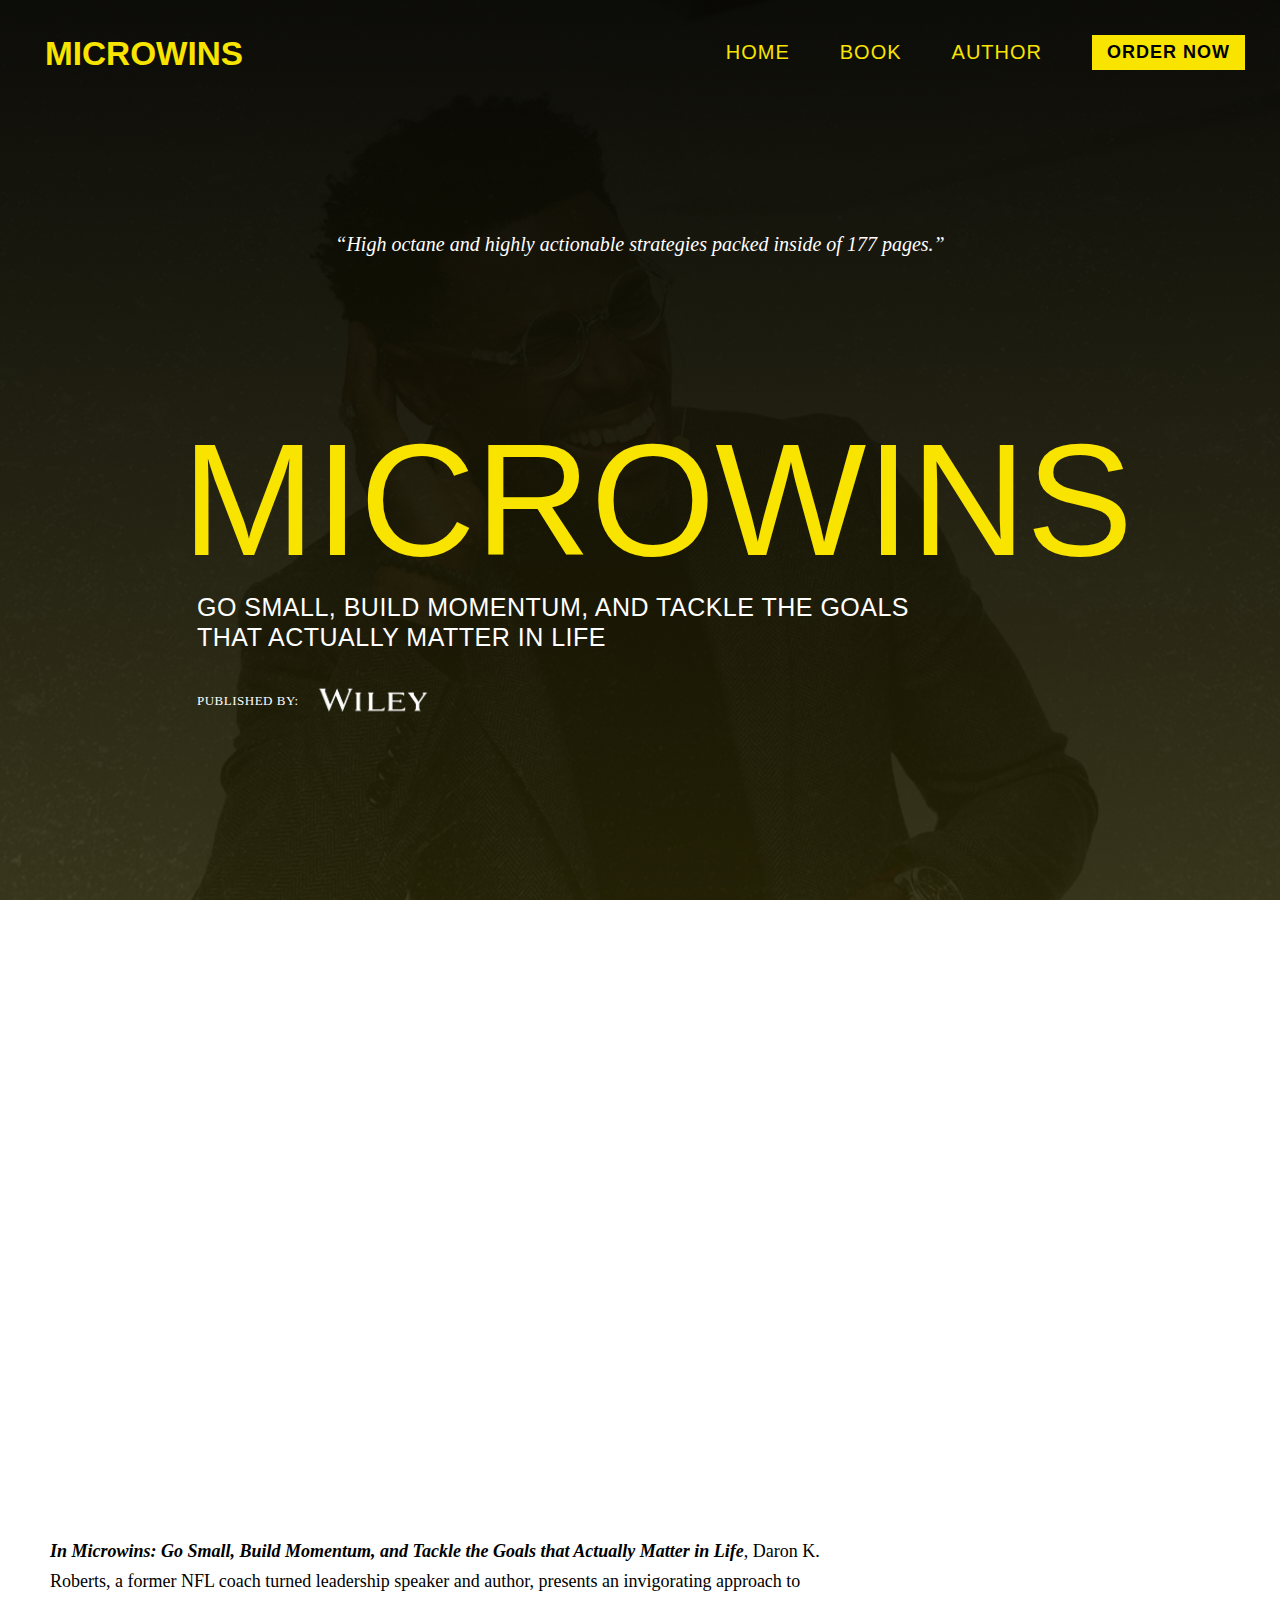
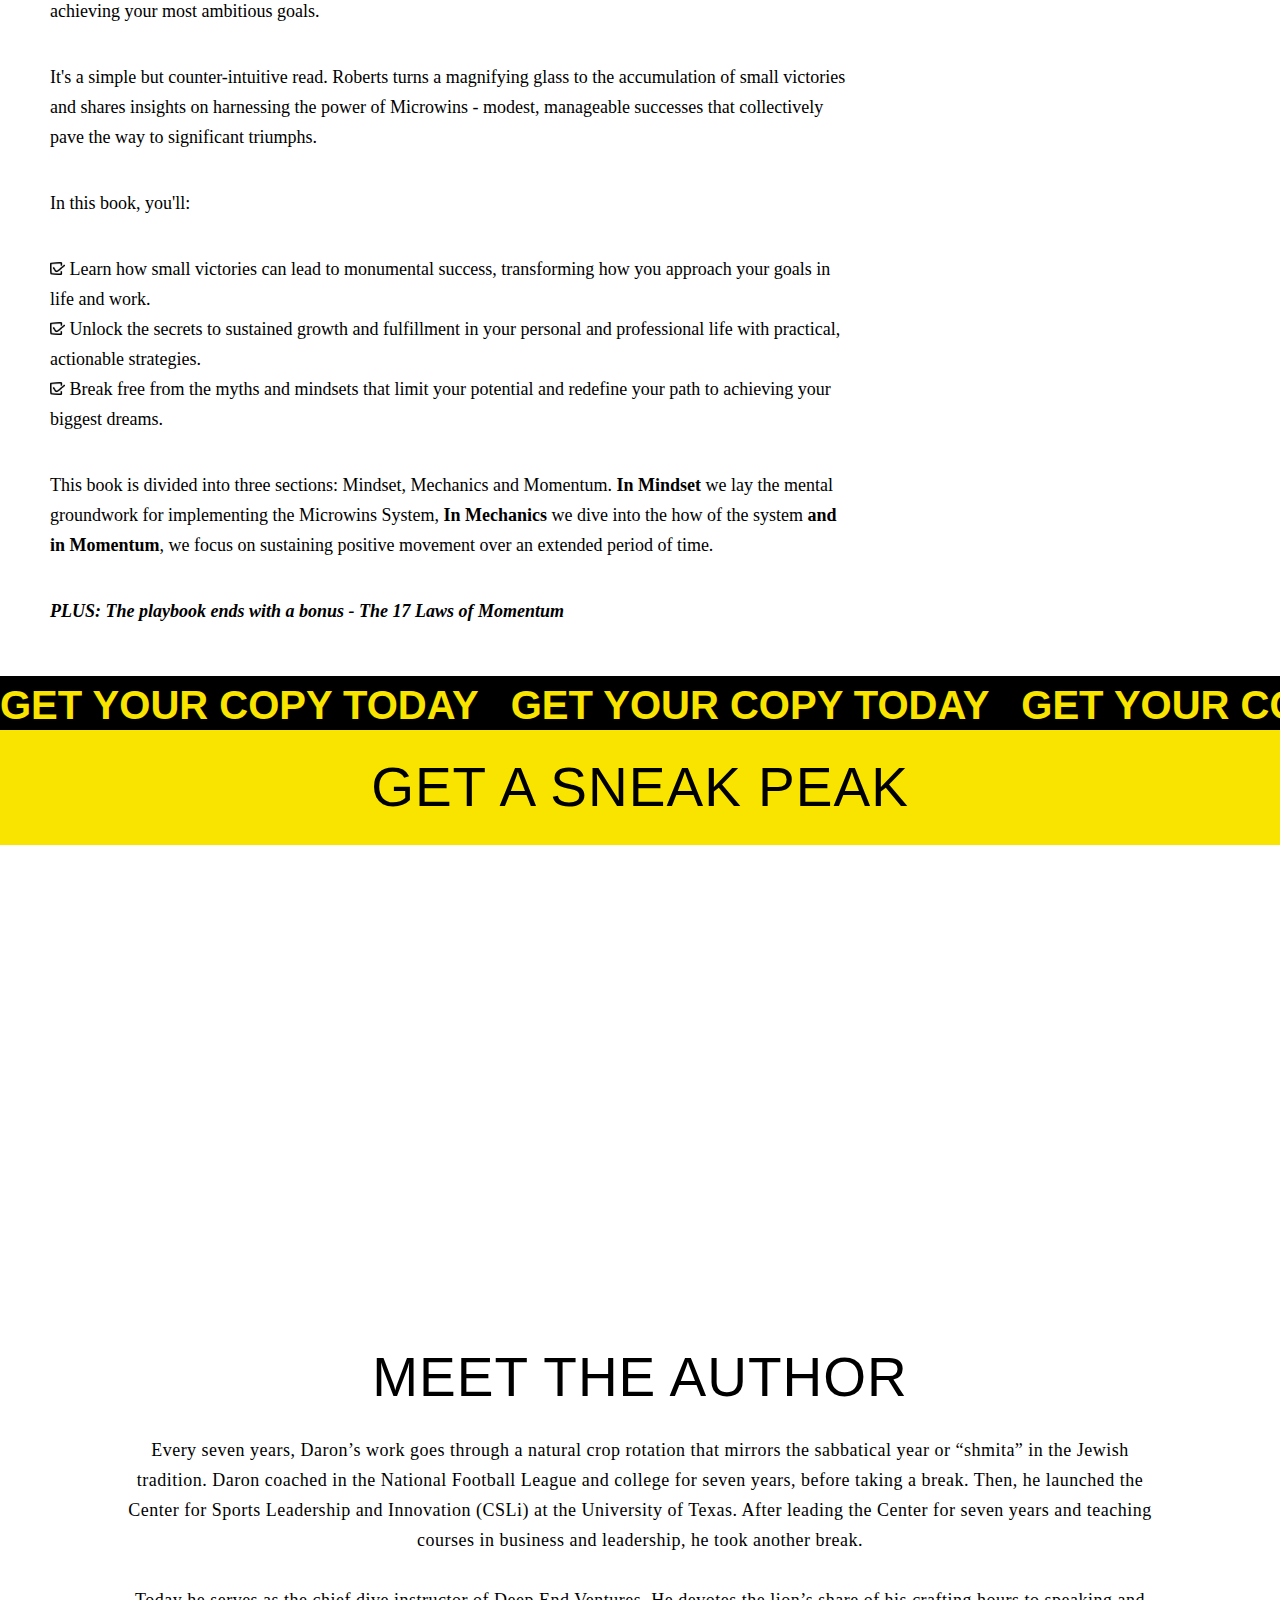
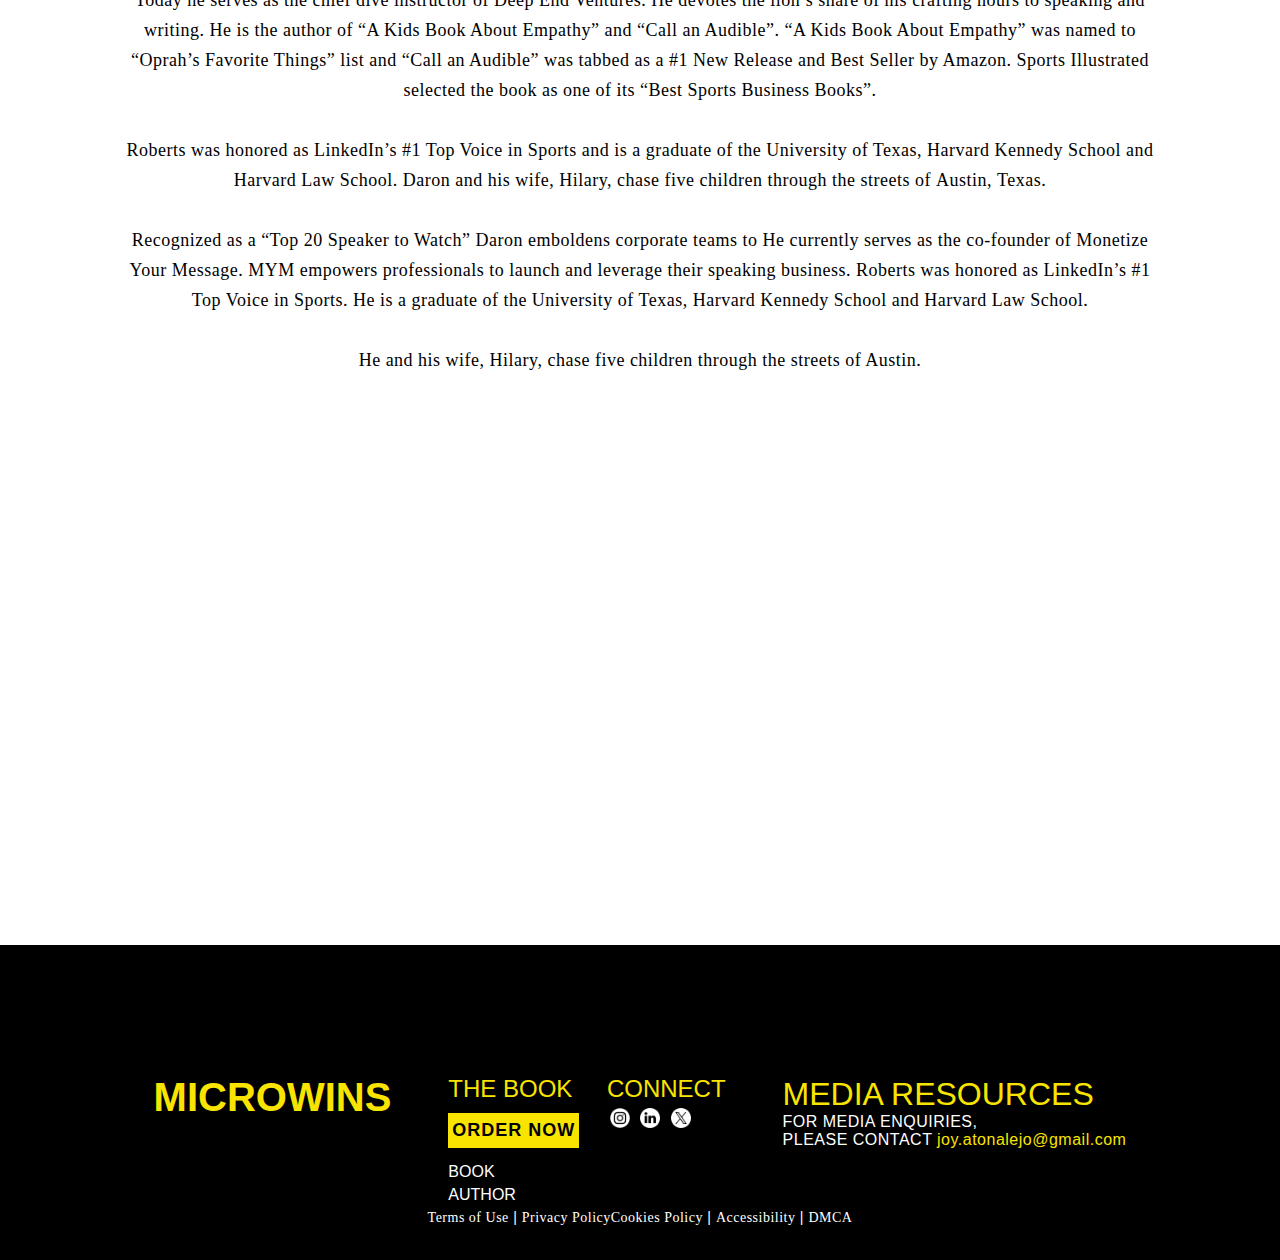
==== commit 6b97f240: "meet the author" ====
--- a/index.html
+++ b/index.html
@@ -424,7 +424,7 @@
 
     <section class="author-section" id="DKR">
         <div class="writeups4 ">
-            <h3>MEET THE AUTHOR - DKR</h3>
+            <h3>MEET THE AUTHOR</h3>
             <p>Every seven years, Daron’s work goes through a natural crop rotation that mirrors the sabbatical year or “shmita” in the Jewish tradition. 
                 Daron coached in the National Football League and college for seven years, before taking a break. 
                 Then, he launched the Center for Sports Leadership and Innovation (CSLi) at the University of Texas. 
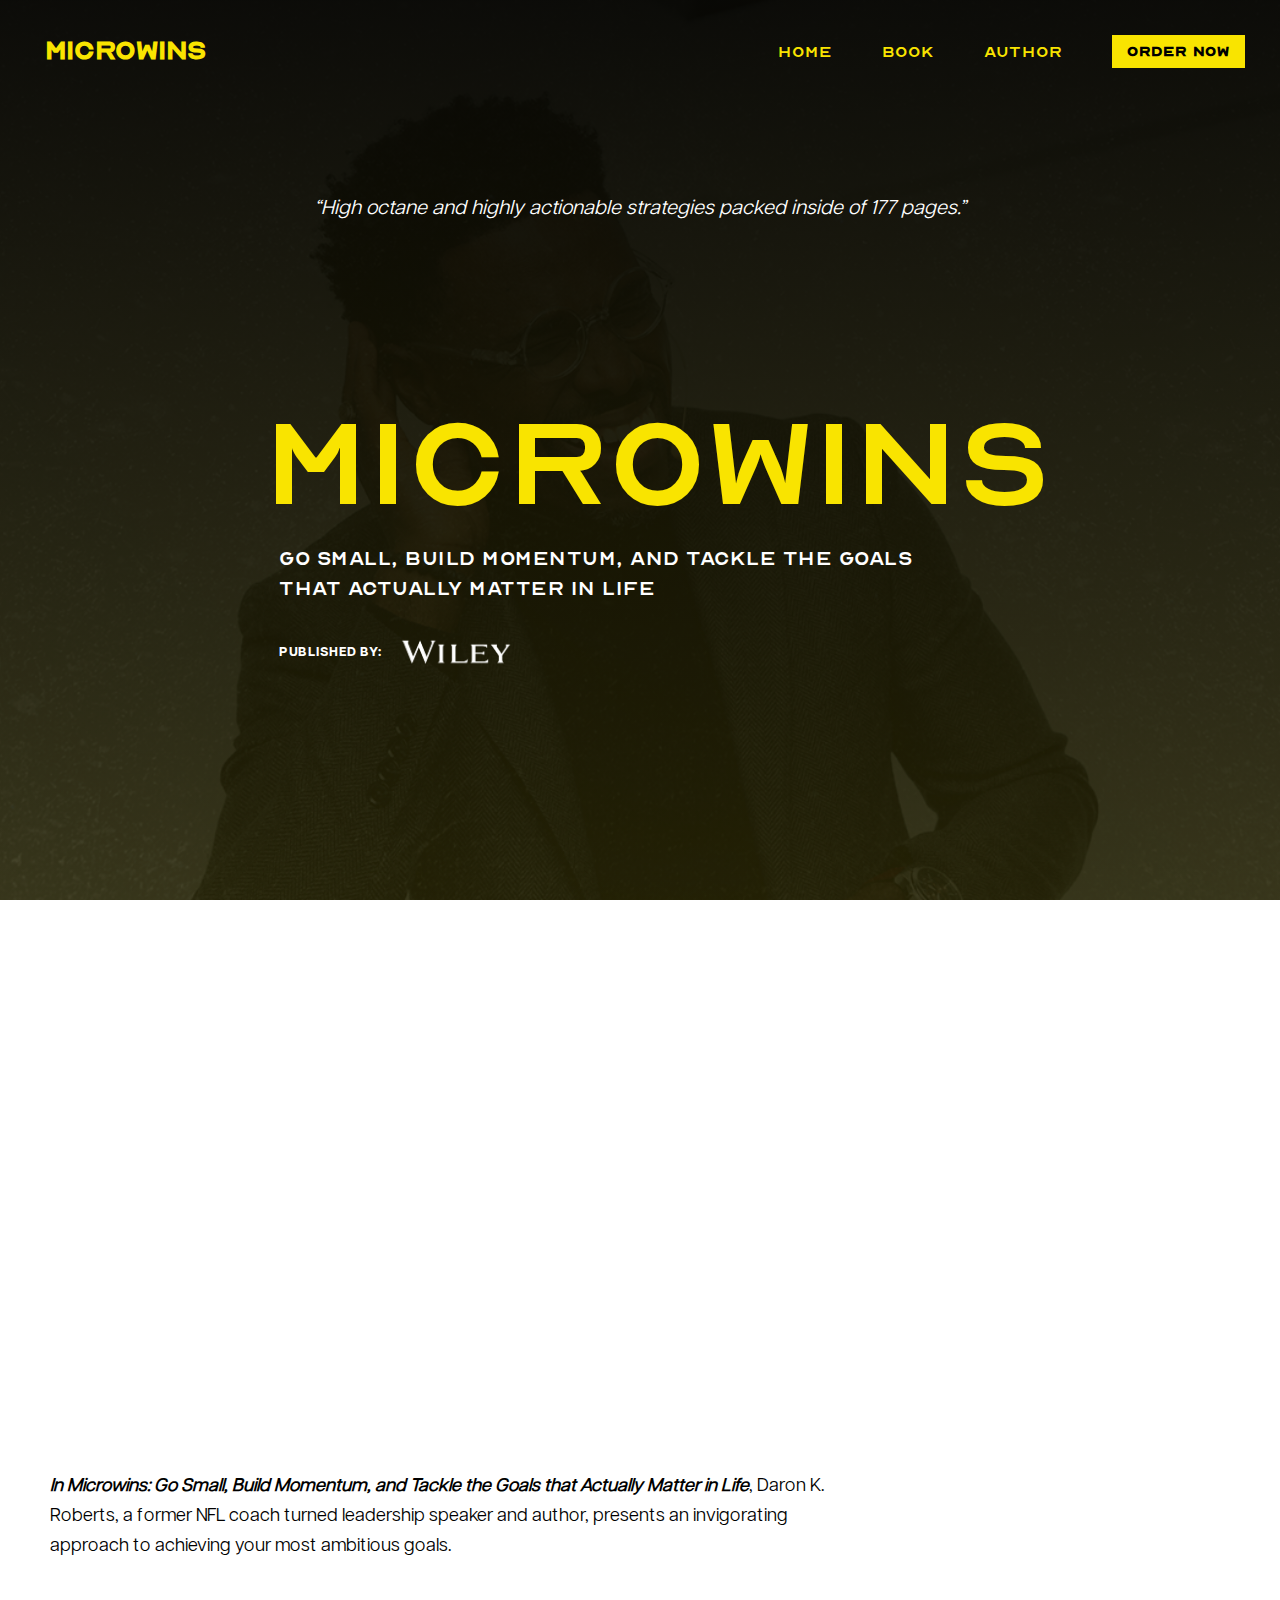
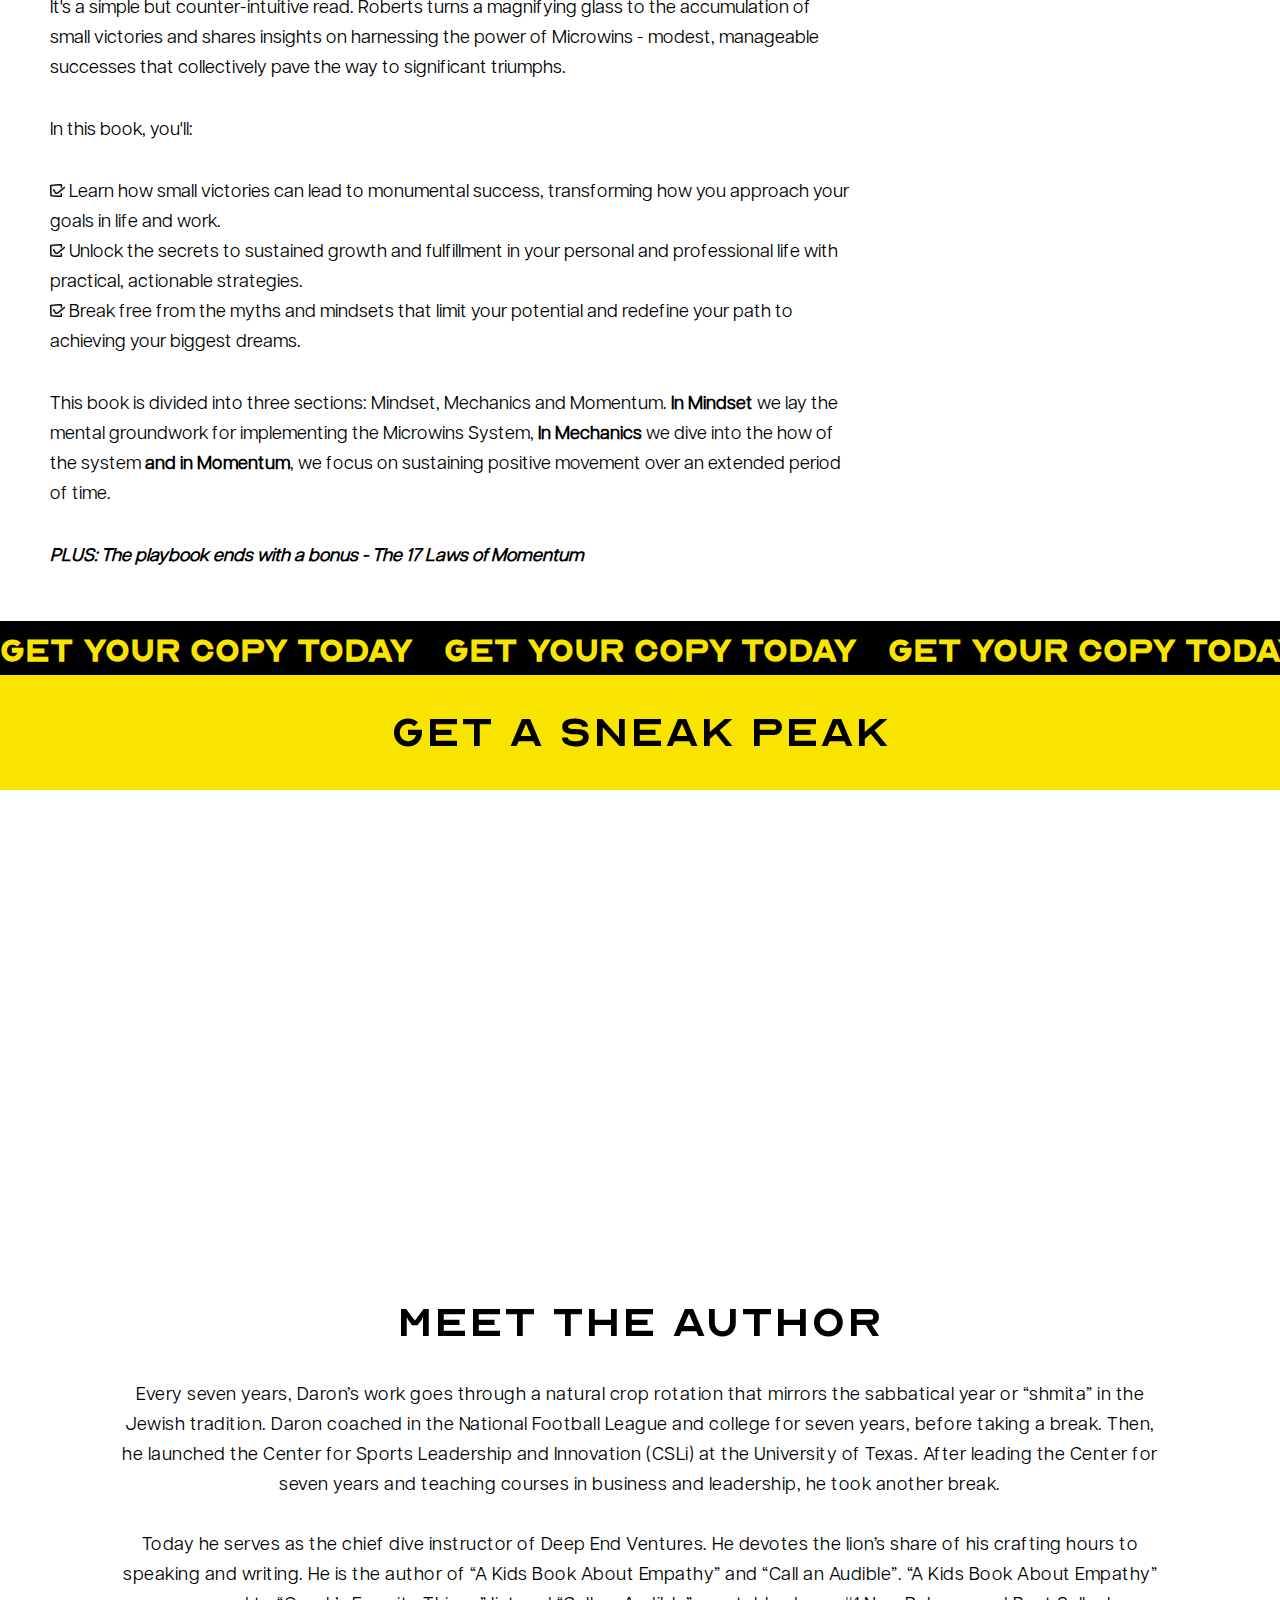
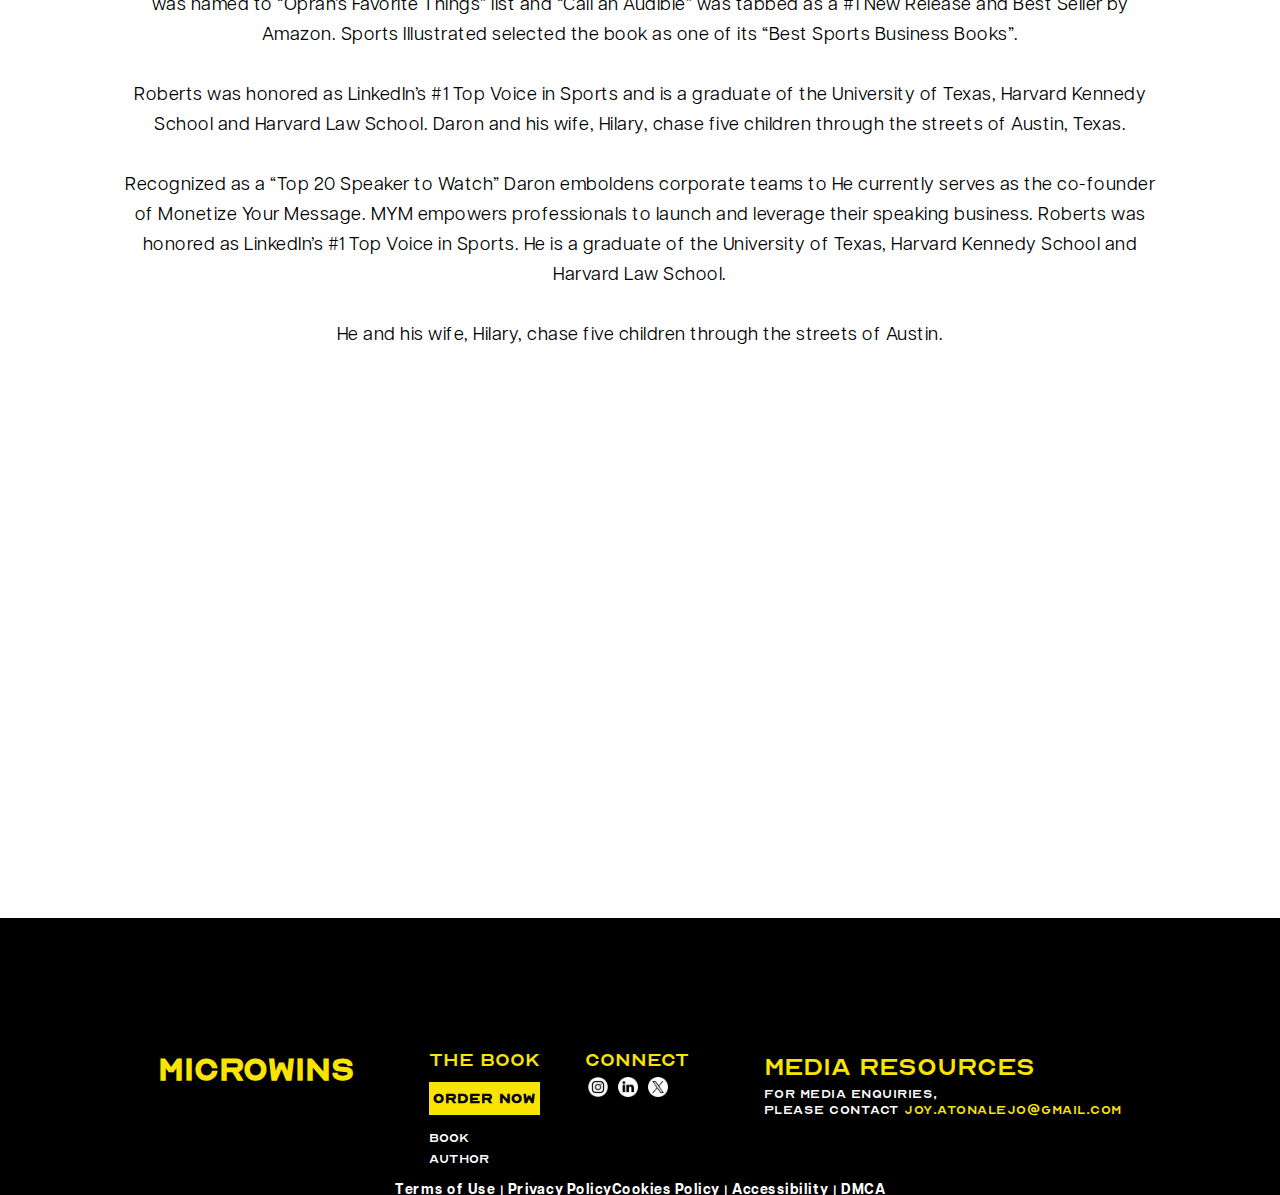
==== commit 9336dc4f: "updated font" ====
--- a/index.html
+++ b/index.html
@@ -14,7 +14,7 @@
 
     <link rel="stylesheet" href="https://fonts.googleapis.com/css2?family=Material+Symbols+Outlined:opsz,wght,FILL,GRAD@24,800,0,0" />
     <link rel="stylesheet" href="https://fonts.googleapis.com/css2?family=Material+Symbols+Outlined:opsz,wght,FILL,GRAD@24,800,0,0" />
-
+ 
 
 
     <link rel="stylesheet" href="style/style.css">
@@ -172,48 +172,6 @@
     </div>
 </section>
 
-<!-- ////////////////////////////////About not in use ////////////////////////////////////////////////////// -->
-
-
-    <!-- <section class="about fade-in">
-        <div class="color-block color-block1">
-            <h3 class="" id="about-DKR">ABOUT THE BOOK</h3>
-            <p class="">As you dive into this playbook, you will uncover and discard the mindsets 
-                that hold you back in three phases of life: work, family and health. 
-                This trinity is the command center of our purpose and being. Once that overhaul is complete, 
-                you will reconfigure your self-talk to focus on the next small breakthrough, the next small 
-                victory, that barely recognizable
-                <span class="dots">...</span><span class="more-text"> check-mark in the win column that will 
-                    feed into an avalanche of success. This book is divided into three sections: Mindset, 
-                    Mechanics and Momentum. In Mindset, I cover the five mindsets required to incorporate 
-                    microwins into your life.
-
-                    <br>
-                    <br>
-                    <em style="color: rgb(128, 128, 128); font-family: Articulat CF;"> Don’t skim through this part of the book.  </em>  </span>
-            </p>
-                <a href="#"  class="read-more">Read More ></a>
-        </div>
-        <div class="color-block color-block2">
-            <div class="writeups-2">
-                <h2>MICROWINS</h2>
-                <p>
-                    go small, build momentum<br>and tackle the goals that<br>actually matter in life.
-                </p>
-
-            </div>
-        </div>
-        <img src="images/book-template small.png" alt="book image" class="overlap-image ">
-        <img src="images/DKR.png" alt="book image" class="overlap-image2 ">
-    </section> -->
-
-
-
-
-
-    <!-- ////////////////////////////////////////////////////////////////////////////////////////////////////////////////////////// -->
-
-
 
 <section class="author-talk" id="book_b">
  <div class="sub-head fade-in">
@@ -280,126 +238,13 @@
         </div>
     </section>
 
-    <!-- <section class="moving-logo-container"> -->
-        <!-- <div class="moving-logo-wrapper">
-            <img src="icons/audible.png" class="logo" alt="Logo 1">
-            <img src="icons/barnes-noble-logo-black-and-white-3.png" class="logo" alt="Logo 2">
-            <img src="icons/amazon-kindle-removebg-preview.png" class="logo" alt="Logo 3">
-            <img src="icons/Wiley_Wordmark_black.png" class="logo" alt="Logo 4">
-            <img src="icons/Target-Logo-1974.png" class="logo" alt="Logo 5">
-            <img src="icons/audible.png" class="logo" alt="Logo 1">
-            <img src="icons/barnes-noble-logo-black-and-white-3.png" class="logo" alt="Logo 2">
-            <img src="icons/amazon-kindle-removebg-preview.png" class="logo" alt="Logo 3">
-            <img src="icons/Wiley_Wordmark_black.png" class="logo" alt="Logo 4">
-            <img src="icons/Target-Logo-1974.png" class="logo" alt="Logo 5">
-            
-            <img src="icons/audible.png" class="logo" alt="Logo 1">
-            <img src="icons/barnes-noble-logo-black-and-white-3.png" class="logo" alt="Logo 2">
-            <img src="icons/amazon-kindle-removebg-preview.png" class="logo" alt="Logo 3">
-            <img src="icons/Wiley_Wordmark_black.png" class="logo" alt="Logo 4">
-            <img src="icons/Target-Logo-1974.png" class="logo" alt="Logo 5">
-            <img src="icons/audible.png" class="logo" alt="Logo 1">
-            <img src="icons/barnes-noble-logo-black-and-white-3.png" class="logo" alt="Logo 2">
-            <img src="icons/amazon-kindle-removebg-preview.png" class="logo" alt="Logo 3">
-            <img src="icons/Wiley_Wordmark_black.png" class="logo" alt="Logo 4">
-            <img src="icons/Target-Logo-1974.png" class="logo" alt="Logo 5">
-            
-            <img src="icons/audible.png" class="logo" alt="Logo 1">
-            <img src="icons/barnes-noble-logo-black-and-white-3.png" class="logo" alt="Logo 2">
-            <img src="icons/amazon-kindle-removebg-preview.png" class="logo" alt="Logo 3">
-            <img src="icons/Wiley_Wordmark_black.png" class="logo" alt="Logo 4">
-            <img src="icons/Target-Logo-1974.png" class="logo" alt="Logo 5">
-            <img src="icons/audible.png" class="logo" alt="Logo 1">
-            <img src="icons/barnes-noble-logo-black-and-white-3.png" class="logo" alt="Logo 2">
-            <img src="icons/amazon-kindle-removebg-preview.png" class="logo" alt="Logo 3">
-            <img src="icons/Wiley_Wordmark_black.png" class="logo" alt="Logo 4">
-            <img src="icons/Target-Logo-1974.png" class="logo" alt="Logo 5">
-
-            <img src="icons/audible.png" class="logo" alt="Logo 1">
-            <img src="icons/barnes-noble-logo-black-and-white-3.png" class="logo" alt="Logo 2">
-            <img src="icons/amazon-kindle-removebg-preview.png" class="logo" alt="Logo 3">
-            <img src="icons/Wiley_Wordmark_black.png" class="logo" alt="Logo 4">
-            <img src="icons/Target-Logo-1974.png" class="logo" alt="Logo 5">
-            <img src="icons/audible.png" class="logo" alt="Logo 1">
-            <img src="icons/barnes-noble-logo-black-and-white-3.png" class="logo" alt="Logo 2">
-            <img src="icons/amazon-kindle-removebg-preview.png" class="logo" alt="Logo 3">
-            <img src="icons/Wiley_Wordmark_black.png" class="logo" alt="Logo 4">
-            <img src="icons/Target-Logo-1974.png" class="logo" alt="Logo 5">
-
-            <img src="icons/audible.png" class="logo" alt="Logo 1">
-            <img src="icons/barnes-noble-logo-black-and-white-3.png" class="logo" alt="Logo 2">
-            <img src="icons/amazon-kindle-removebg-preview.png" class="logo" alt="Logo 3">
-            <img src="icons/Wiley_Wordmark_black.png" class="logo" alt="Logo 4">
-            <img src="icons/Target-Logo-1974.png" class="logo" alt="Logo 5">
-            <img src="icons/audible.png" class="logo" alt="Logo 1">
-            <img src="icons/barnes-noble-logo-black-and-white-3.png" class="logo" alt="Logo 2">
-            <img src="icons/amazon-kindle-removebg-preview.png" class="logo" alt="Logo 3">
-            <img src="icons/Wiley_Wordmark_black.png" class="logo" alt="Logo 4">
-            <img src="icons/Target-Logo-1974.png" class="logo" alt="Logo 5">
-
-        </div> -->
-        <!-- <div class="logo-grid">
-            <div class="first-level">
-            <a href="https://www.amazon.com/Microwins-Momentum-Tackle-Actually-Matter/dp/1394248164/ref=sr_1_1?crid=3IJ208NTADI5R&dib=eyJ2IjoiMSJ9.QAMRUVkuKQHccCEf7f6iW9x_pJBHN8_WCPevvy7LyaM.lKJbPrk-45uxOgRrH0BWjhyb3NFZ8fDzJE-VlJk-Hao&dib_tag=se&keywords=daron+k+roberts+microwins&qid=1721226286&sprefix=daron+k+roberts+microwin%2Caps%2C112&sr=8-1
-                " target="_blank" class="logo3">
-                <img src="icons/amazon-kindle-colour.png" alt="Logo 3">
-            </a>
-            <a href="https://www.barnesandnoble.com/w/microwins-daron-k-roberts/1144925527?ean=9781394248162" target="_blank" class="logo2">
-                <img src="icons/barnes-noble-logo-colored.png" alt="Logo 2">
-            </a>
-            <a href="https://bookshop.org/search?keywords=9781394248162" target="_blank" class="logo1">
-                    <img src="icons/BookShop logo.png" alt="Logo 1">
-            </a>
-                
-                
-            </div>
-            
-            <div class="second-level">
-                <a href="https://www.booksamillion.com/p/Microwins/Daron-K-Roberts/9781394248162?id=9212236370792" target="_blank" class="logo4 left">
-                    <img src="icons/Books-A-Million_logo.png" alt="Logo 4">
-                </a>
-          
-            </div>
-            
-        </div> -->
-
-
-    <!-- </section> -->
+   
 
 <section class="sneak-peak">
     <h3>GET A SNEAK PEAK</h3>
 </section>
 
-    <!-- <section class="ordernow-section">
-        <button class="ordernow-cta2" id="ordercta3" >ORDER NOW</button> 
-    </section> -->
-    <!-- <section class="download-section" id="download-section">
-        <div class="writeups3 fade-in">
-            <h1>THE <span class="yellow-color">MICROWINS</span> <br> TOOLKITS FOR FREE</h1>
-            <P>start living the life of total success <br>prioritizing what matters.<br> Get the resources to microwin daily</P>
-        </div>
-        <div class="form fade-in">
-            <form  id="subscriptionForm">
-                <div class="email">
-                    <label for="email" style="font-family: Articulat CF;">Enter Email Address</label>
-                    <input type="email" id="email" name="email" style="font-family: Articulat CF;" required>
-                </div>
-                <p class="consent" style="font-family: Articulat CF;">By entering email address,<br>I consent to receiving newsletter from Microwins</p>
-                <button class="download-cta" type="submit">DOWNLOAD NOW</button>
-            </form>
-
-        </div>
-
-        <div id="myModal" class="modal">
-            <div class="modal-content">
-                <img src="images/book-template small.png" alt="">
-                <h2>Thank you for subscribing!</h2>
-                <p style="font-family: Articulat CF; text-transform: capitalize; color: black;">Your download is ready.</p>
-                <button id="downloadButton">Download PDF</button>
-            </div>
-        </div>
-
-    </section> -->
+  
 <section class="pdf-reader">
 
     <div id="viewer" style="width: 100%; height: 50vh;"></div>
@@ -456,82 +301,7 @@
         </div>
         <a href="https://www.coachdkr.com " target="_blank" class="learn-more-cta fade-in">LEARN MORE</a>
     </section>
-    <!-- <section class="carousel-section">
-        <div class="carousel-container">
-            <div class="carousel">
-            
-                <div class="carousel-images" id="carouselImages">
-                    <img src="/images/image1.jpg" alt="Image 1">
-                    <img src="/images/image2.jpg" alt="Image 2">
-                    <img src="/images/image3.jpg" alt="Image 3">
-                    <img src="/images/image4.jpg" alt="Image 4">
-                    <img src="/images/image5.jpg" alt="Image 5">
-                </div>
-                <a href="#" class="carousel-control prev" id="prev">&#10094;</a>
-                <a href="#" class="carousel-control next" id="next">&#10095;</a>
-            </div>
-        </div>
-        
-
-    </section> -->
-
-
-
-<!-- 
-<section class="newcarousel">
-    <div class="container">
-        <div class="slider-wrapper">
-          <button id="prev-slide" class="slide-button material-symbols-rounded">
-
-            <span class="material-symbols-outlined">
-                
-                <svg xmlns="http://www.w3.org/2000/svg" height="24px" viewBox="-50 -960 960 960" width="24px" fill="#000000">
-                    <path d="M400-80 0-480l400-400 56 57-343 343 343 343-56 57Z" stroke="#000000" fill="#000000" stroke-width="50"/>
-                  </svg>
-                  
-            </span>
-          </button>
-          <ul class="image-list">
-            <img class="image-item" src="image2/AAP_2838.JPG" alt="img-1" />
-            <img class="image-item" src="image2/IMG_72771.jpg" alt="img-2" />
-            <img class="image-item" src="image2/20211029_KGAV7837.jpg" alt="img-3" />
-            <img class="image-item" src="image2/20211029_KGAV7910.jpg" alt="img-4" />
-            <img class="image-item" src="image2/©InSync-VD Annual Meeting_05-190.jpg" alt="img-5" />
-            <img class="image-item" src="image2/AICC_102722_0665-scaled.jpg" alt="img-6" />
-            <img class="image-item" src="image2/DSC_3080.jpg" alt="img-7" />
-            <img class="image-item" src="image2/SpeakerPage3.jpg" alt="img-8" />
-            <img class="image-item" src="image2/LinkedIn Header Photo copy.jpg" alt="img-9" />
-            <img class="image-item" src="image2/NCC2022_-128_1.jpeg" alt="img-10" />
-            <img class="image-item" src="image2/daron_roberts_10-14-22-87.jpg" alt="img-10" />
-            <img class="image-item" src="image2/DSC_3028.jpg" alt="img-10" />
-            <img class="image-item" src="image2/background header image.jpg" alt="img-10" />
-            <img class="image-item" src="image2/AICC_102722_0757-scaled.jpg" alt="img-10" />
-            <img class="image-item" src="image2/daron_roberts_10-14-22-114.jpg" alt="img-10" />
-          </ul>
-          <button id="next-slide" class="slide-button material-symbols-rounded">
-      
-           <span class="material-symbols-outlined">
- 
-             <svg xmlns="http://www.w3.org/2000/svg" height="24px" viewBox="0 -960 960 960" width="24px" fill="#000000">
-                <path d="m304-82-56-57 343-343-343-343 56-57 400 400L304-82Z" stroke="#000000" fill="#000000" stroke-width="50"/></svg>
-            </span>
-            </style>
-          </button>
-   
-          <div class="carousel-overlay-left"></div>
-
-          <div class="carousel-overlay-right"></div>
-
-
-        </div>
-        <div class="slider-scrollbar">
-          <div class="scrollbar-track">
-            <div class="scrollbar-thumb"></div>
-          </div>
-        </div>
-      </div>
-</section> -->
-
+  
 <section class="gallery fade-in">
     <div>
       <img src="images/image 3.png" alt="Image 1">
@@ -632,11 +402,5 @@
             }
         }
     </script>
-
-
-
-
-
-
 </body>
 </html>--- a/style/style.css
+++ b/style/style.css
@@ -1,7 +1,8 @@
 @font-face {
     font-family: 'Articulat CF Normal';
-    src: url('font/subset-ArticulatCF-Normal.woff2') format('woff2'),
-        url('font/subset-ArticulatCF-Normal.woff') format('woff');
+    src: url('subset-ArticulatCF-Normal.woff2') format('woff2'),
+        url('subset-ArticulatCF-Normal.woff') format('woff');
+        /* src: url(/ArticulatCF-Normal.otf); */
     font-weight: normal;
     font-style: normal;
     font-display: optional;
@@ -9,17 +10,18 @@
 
 @font-face {
     font-family: 'Articulat CF';
-    src: url('font/subset-ArticulatCF-Bold.woff2') format('woff2'),
-        url('font/subset-ArticulatCF-Bold.woff') format('woff');
+    src: url('subset-ArticulatCF-Bold.woff2') format('woff2'),
+        url('subset-ArticulatCF-Bold.woff') format('woff');
     font-weight: bold;
     font-style: normal;
     font-display: optional;
 }
 
 @font-face {
-    font-family: 'Optician Sans';
-    src: url('font/subset-OpticianSans-Regular.woff2') format('woff2'),
-        url('font/subset-OpticianSans-Regular.woff') format('woff');
+    font-family:'Optician Sans';
+    src: url('subset-OpticianSans-Regular.woff2') format('woff2'),
+        url('subset-OpticianSans-Regular.woff') format('woff');
+    /* src: url(/Optician-Sans.otf); */
     font-weight: normal;
     font-style: normal;
     font-display: optional;
@@ -30,7 +32,7 @@
     margin: 0;
     box-sizing: border-box;
     color: white;
-    font-family: 'Optician Sans', sans-serif;
+    font-family: 'Optician Sans';
     
     
 }
@@ -79,7 +81,7 @@
 
 .book-mock{
     flex: 1;
-    max-width: 750px;
+    max-width: 700px;
     width: auto;
 }
 
@@ -129,6 +131,7 @@
     color:  rgb(249, 228, 0);
     /* margin-top: 15rem; */
     margin-left: -15px;
+    font-family: 'Optician Sans';
     /* line-height: 8rem; */
 }
 
@@ -328,7 +331,7 @@
     }
 
 .writeups{
-    margin-top: 10rem;
+    margin-top: 8rem;
     /* align-items: center; */
     /* text-align: center; */
     margin-bottom: 35px;
@@ -1220,7 +1223,7 @@
 }
 
 .writeups4 p{
-    font-family: Articulat CF;
+     font-family: 'Articulat CF Normal';
     color: #000;
     padding: 10px;
     line-height: 30px;
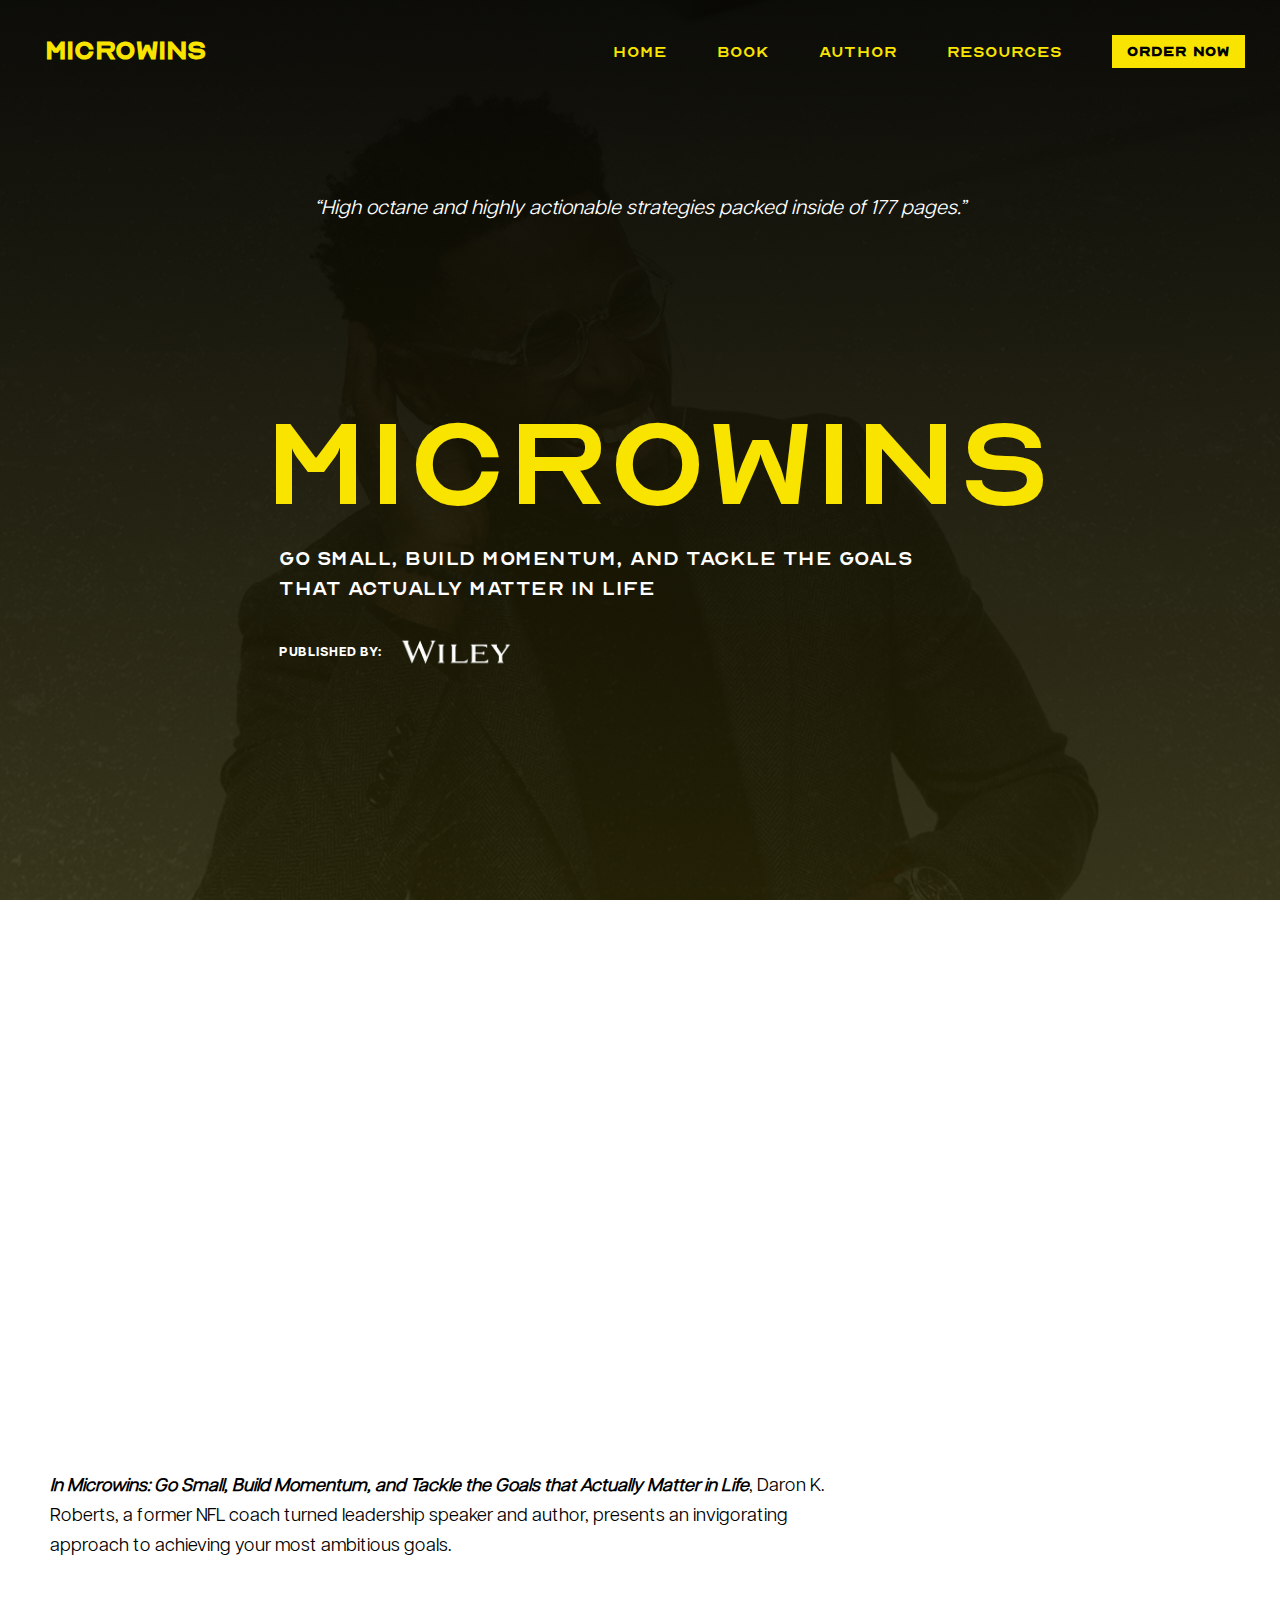
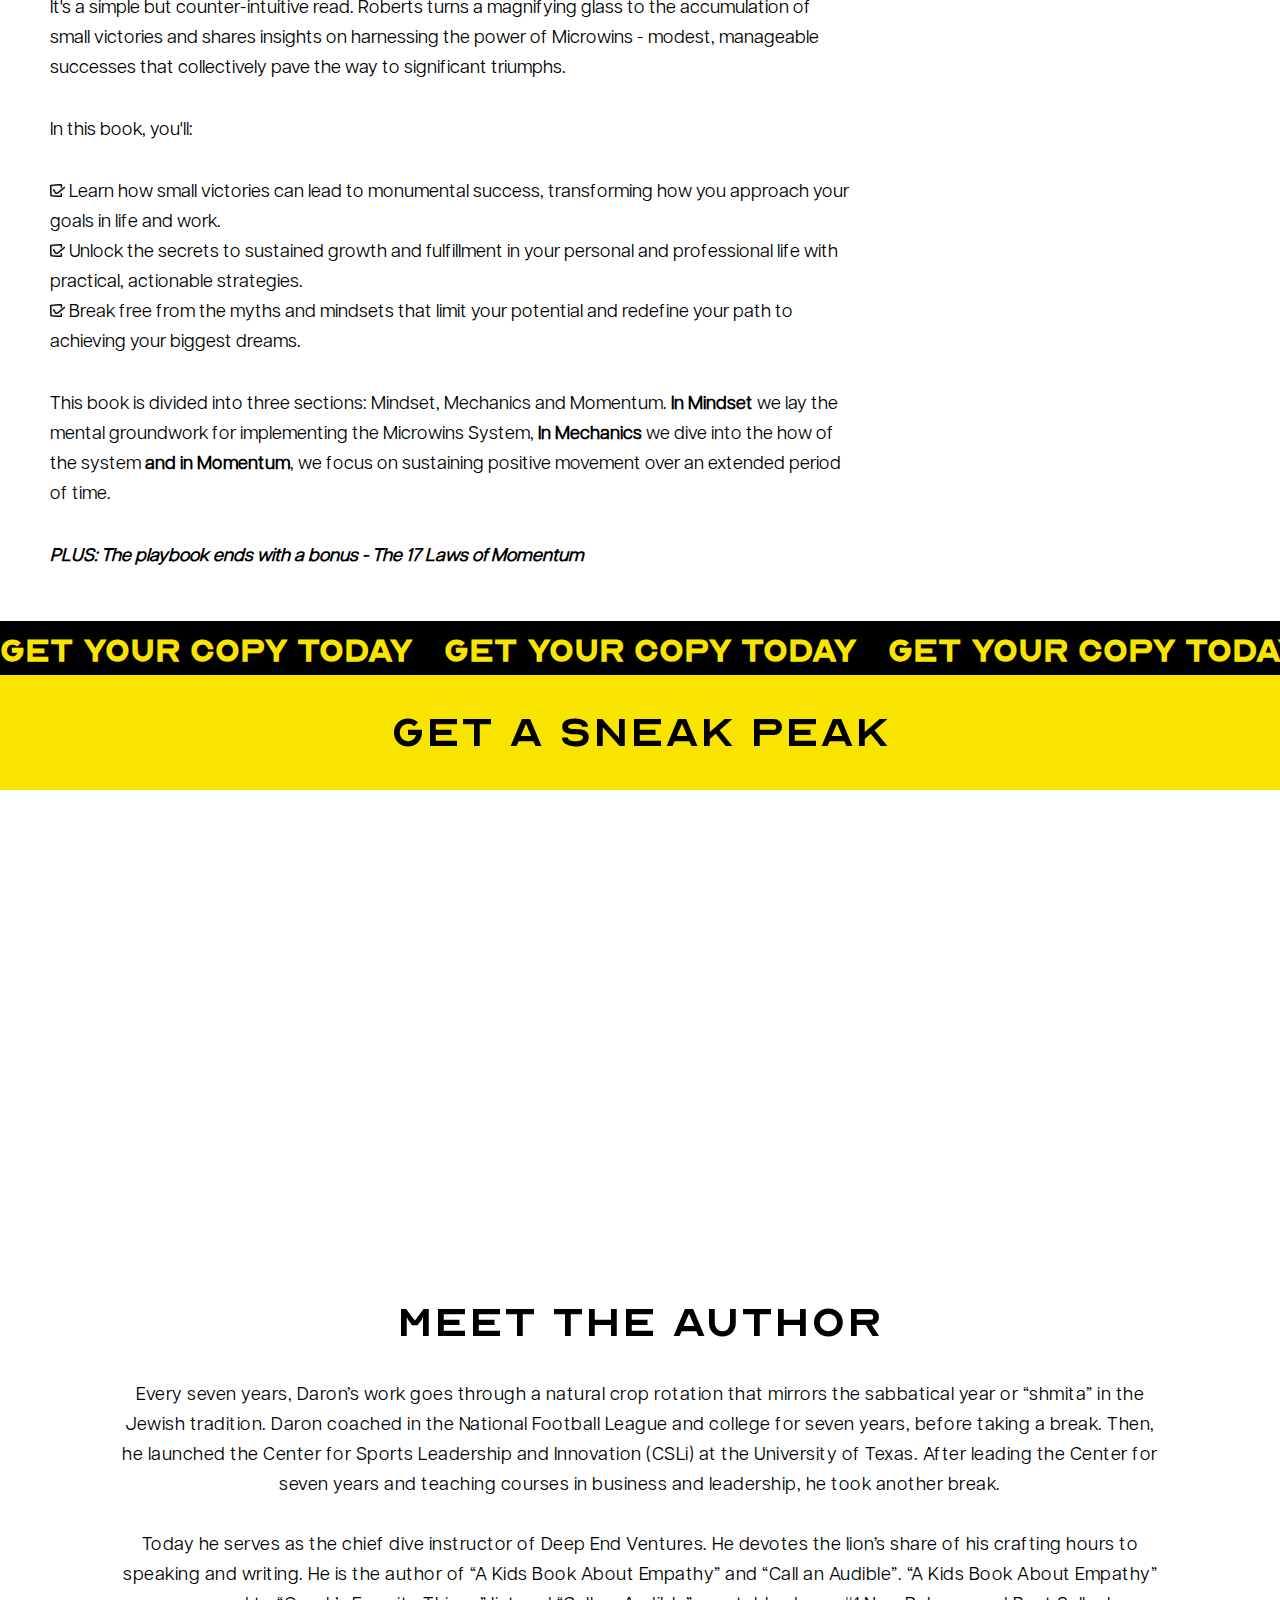
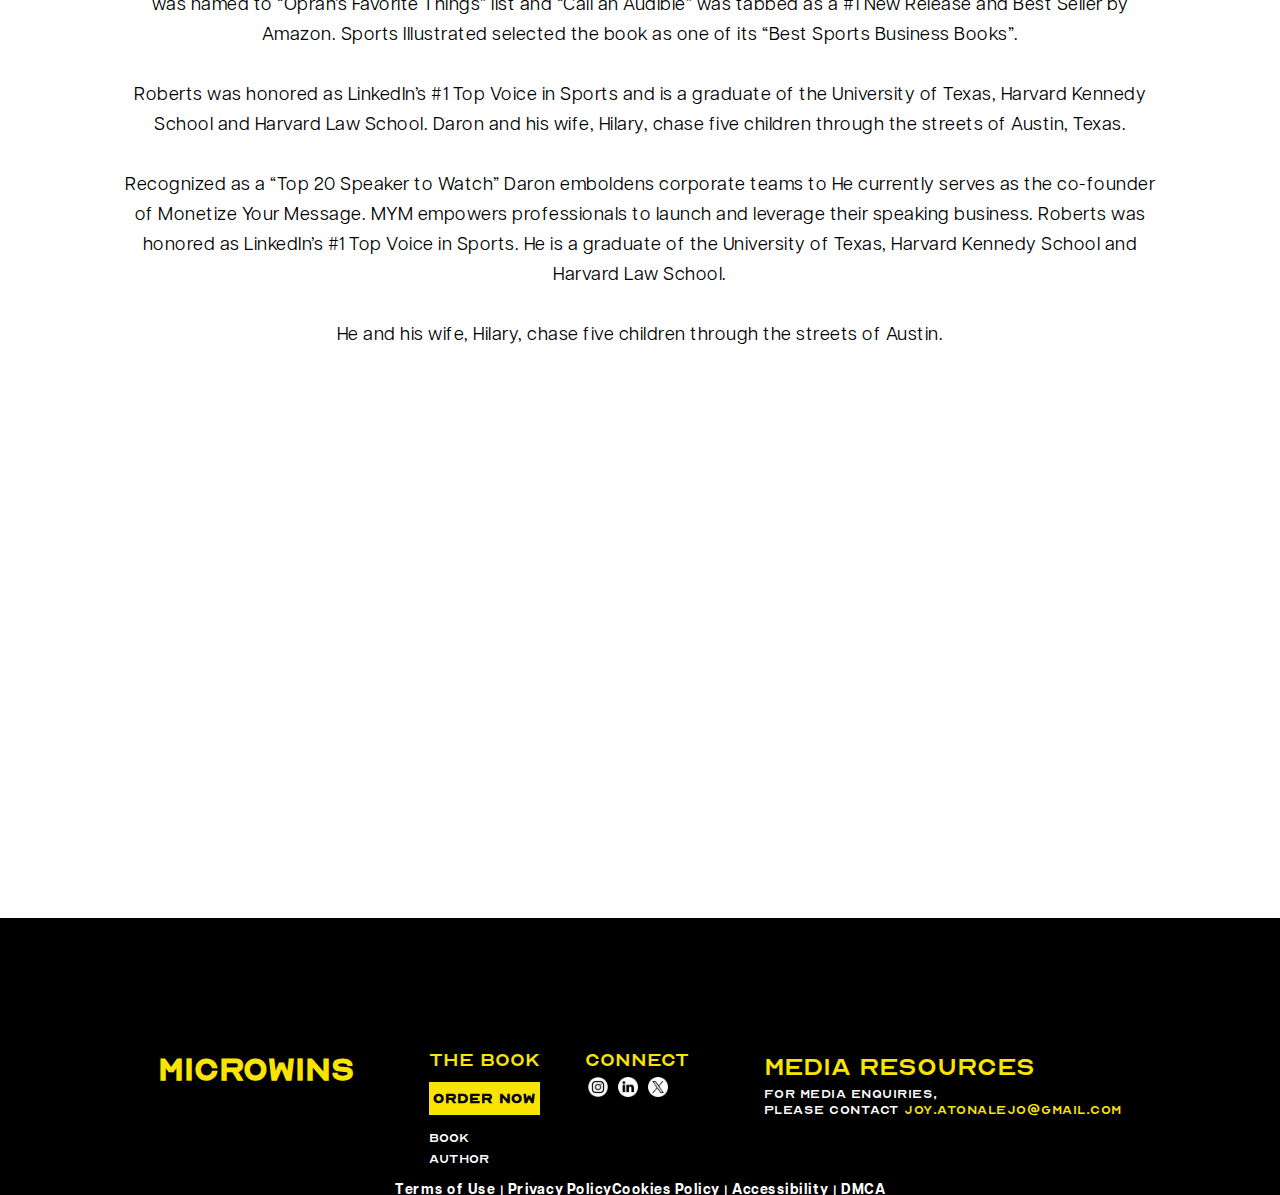
==== commit c1a90ce7: "5 Oct message" ====
--- a/index.html
+++ b/index.html
@@ -30,6 +30,7 @@
                         <li><a href="#home">HOME</a></li>
                         <li><a href="#book_b">BOOK</a></li>
                         <li><a href="#DKR">AUTHOR</a></li>
+                        <li><a href="resources.html">RESOURCES</a></li>
                         <button class="ordernow-cta" id="ordercta1">ORDER NOW</button>
                     </ul>
                     
@@ -55,6 +56,7 @@
                 <li><a href="#home">HOME</a></li>
                 <li><a href="#book_b">BOOK</a></li>
                 <li><a href="#DKR">AUTHOR</a></li>
+                <li><a href="resources.html">RESOURCES</a></li>
                 <!-- <li><a href="#ordercta1" id="ordercta1">ORDER NOW</a></li> -->
             </ul>
         </div>
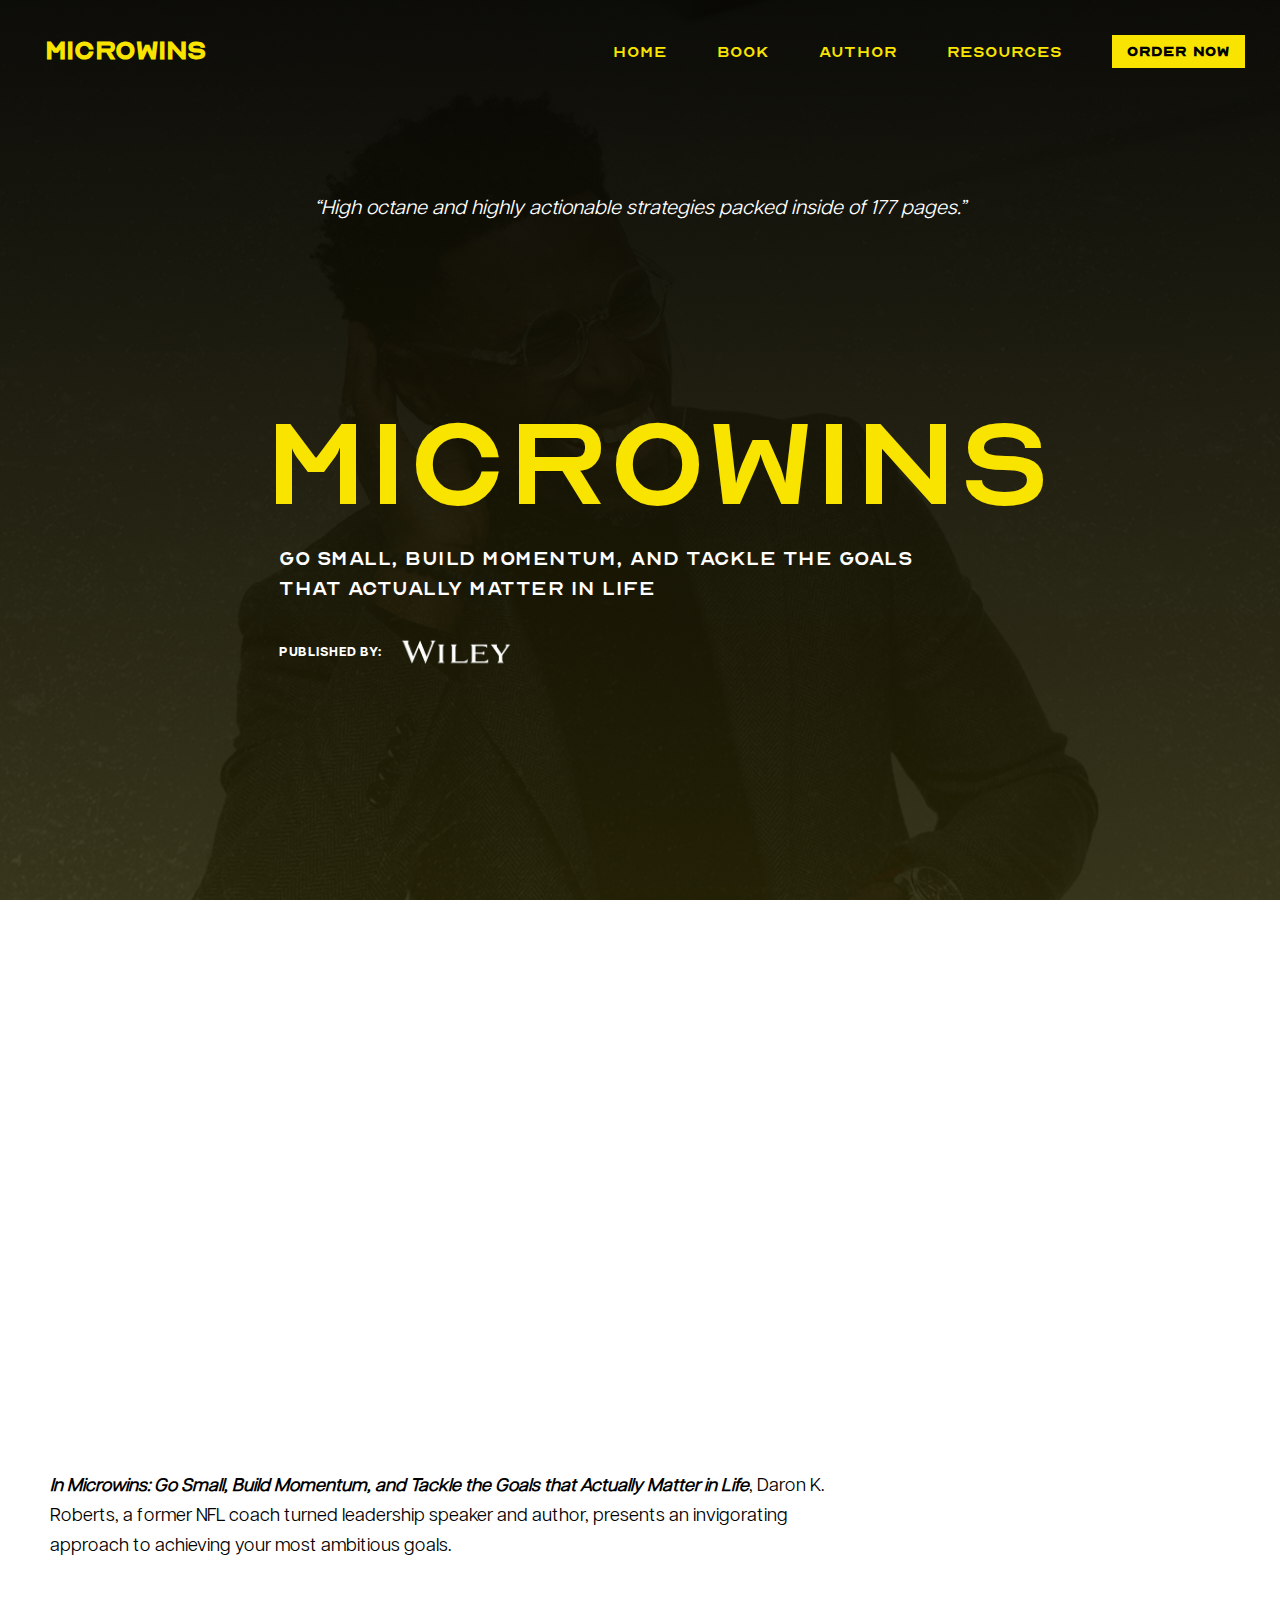
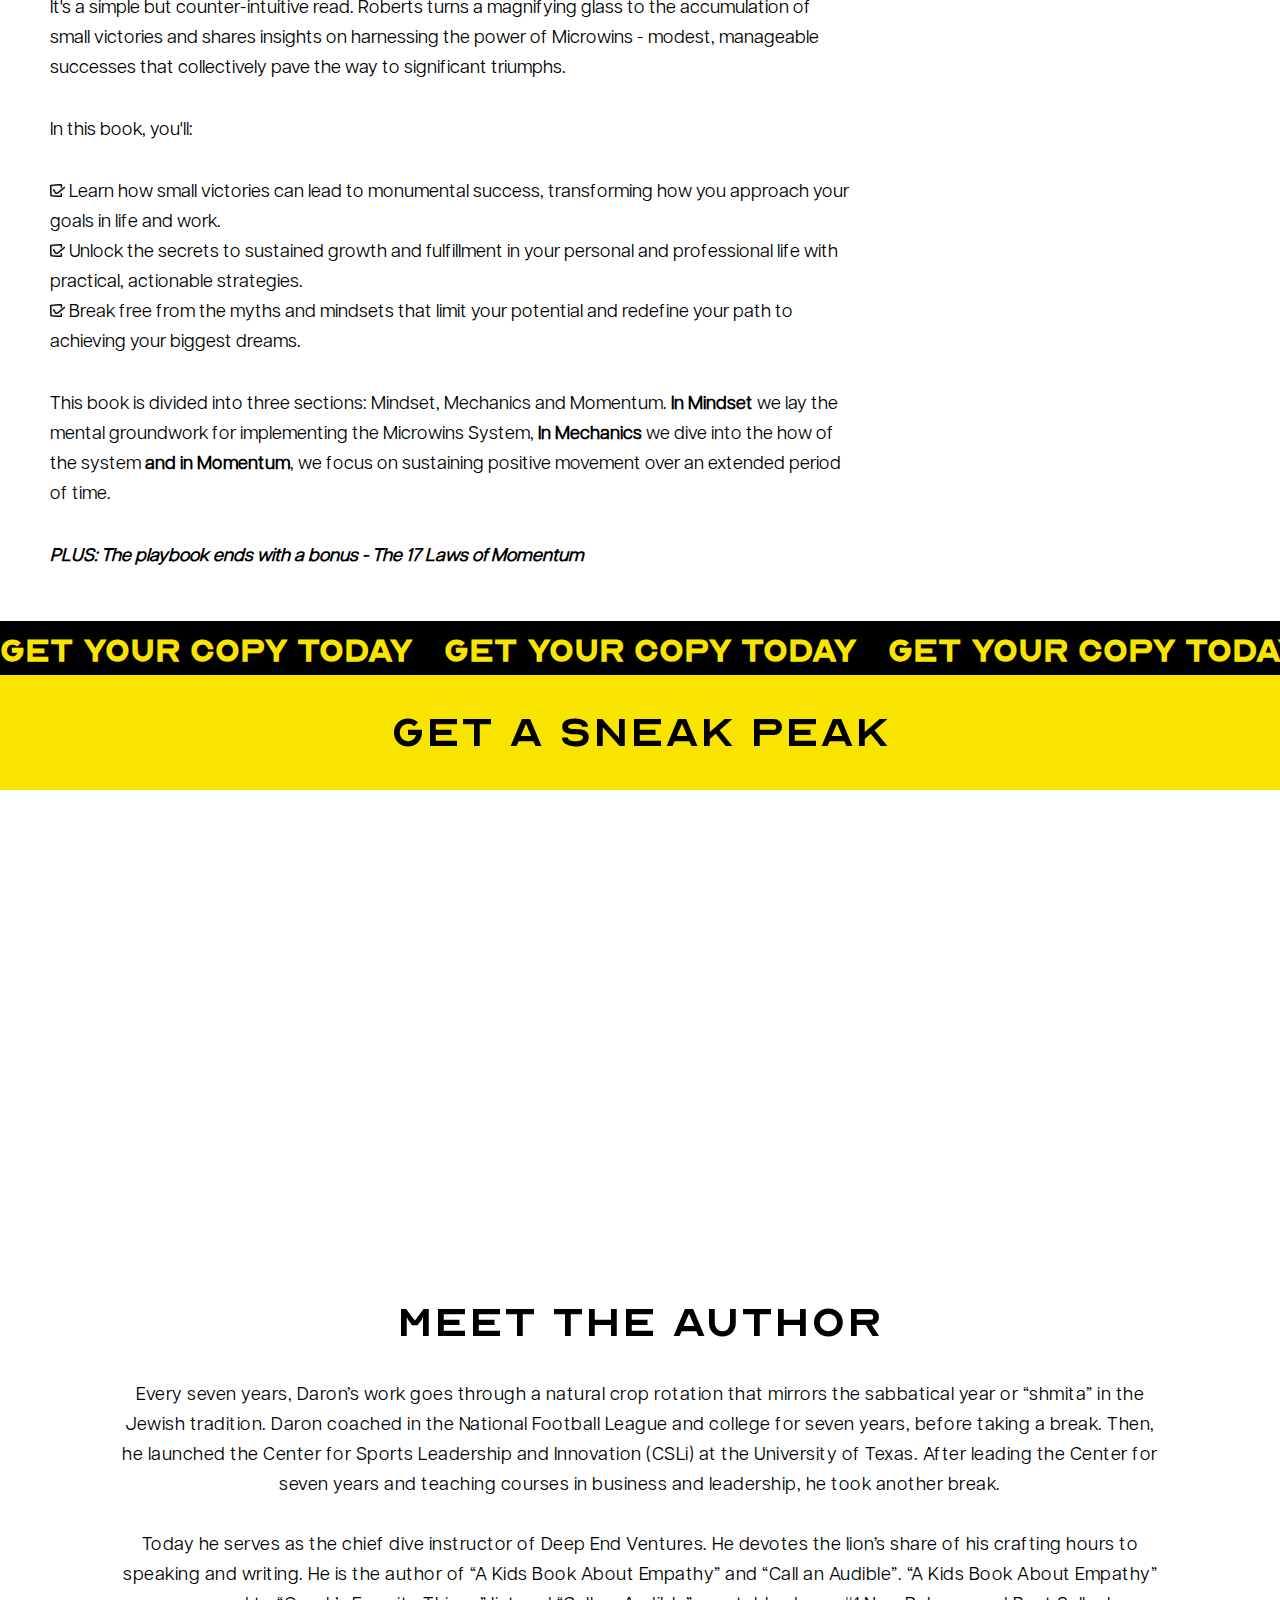
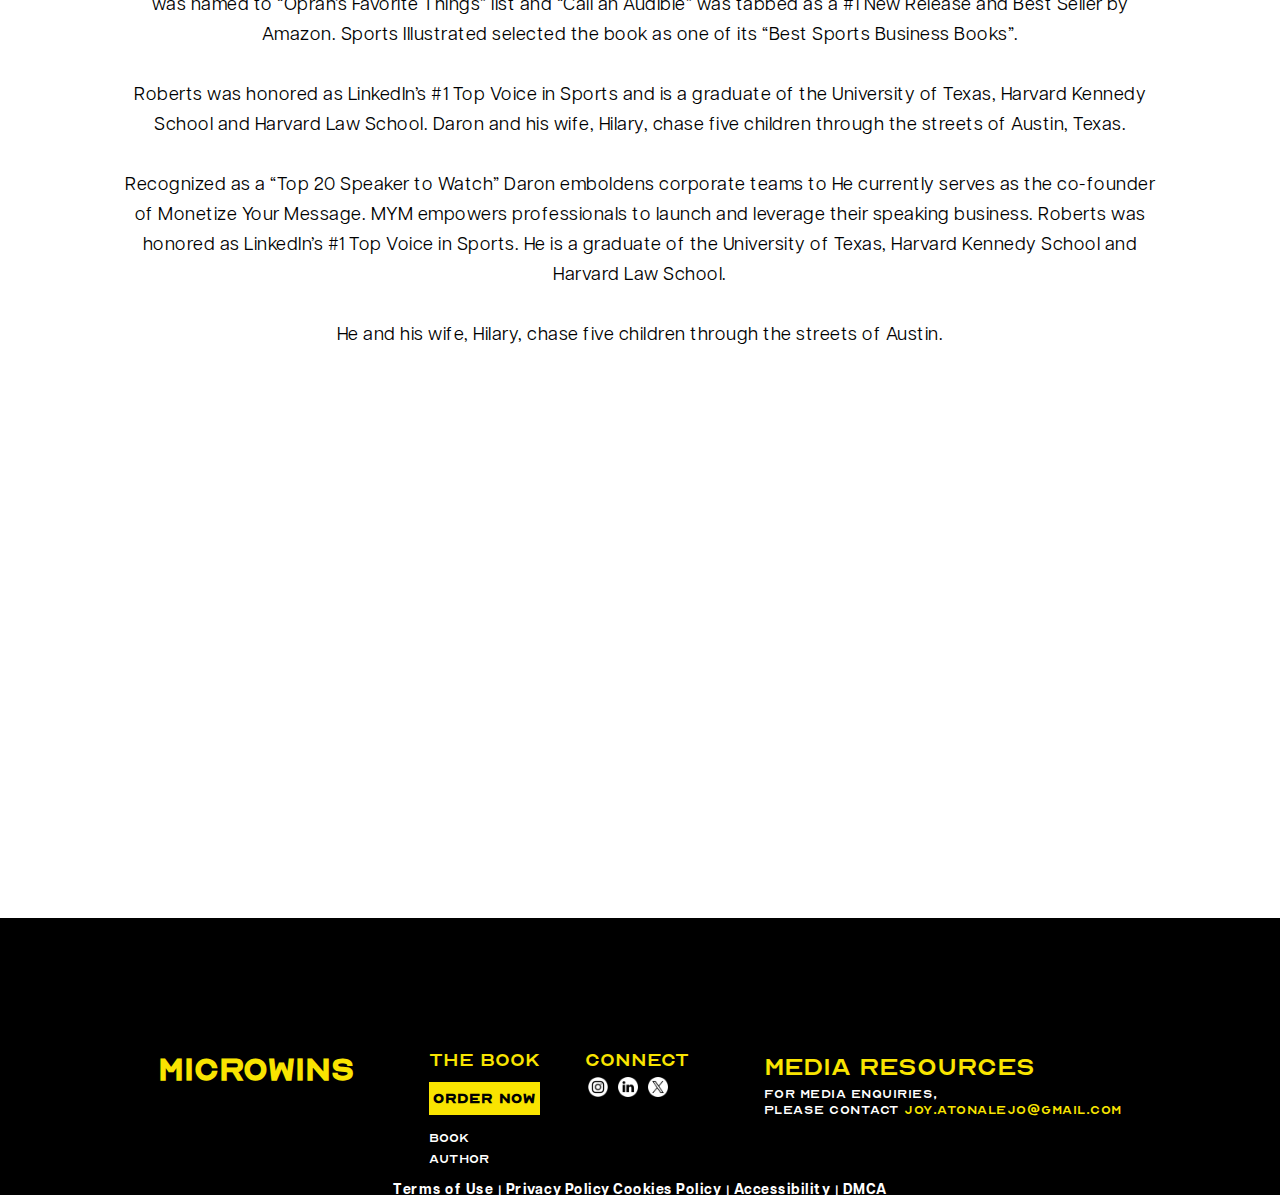
==== commit 1aec28b7: "footer link spacing update" ====
--- a/index.html
+++ b/index.html
@@ -352,7 +352,7 @@
          
         </div>
        
-        <p><a href="#">Terms of Use</a> | <a href="#">Privacy Policy</a><br><a href="#">Cookies Policy</a> | <a href="#">Accessibility</a> | <a href="#">DMCA</a></p>
+        <p><a href="#">Terms of Use</a> | <a href="#">Privacy Policy</a><br><a href="#"> Cookies Policy</a> | <a href="#">Accessibility</a> | <a href="#">DMCA</a></p>
     </footer>
 
 
--- a/style/style.css
+++ b/style/style.css
@@ -285,7 +285,7 @@
 
     .small-menu ul li{
     margin-top: 10px;
-    
+    text-align: left;
      }
 
     .small-menu ul li a{
